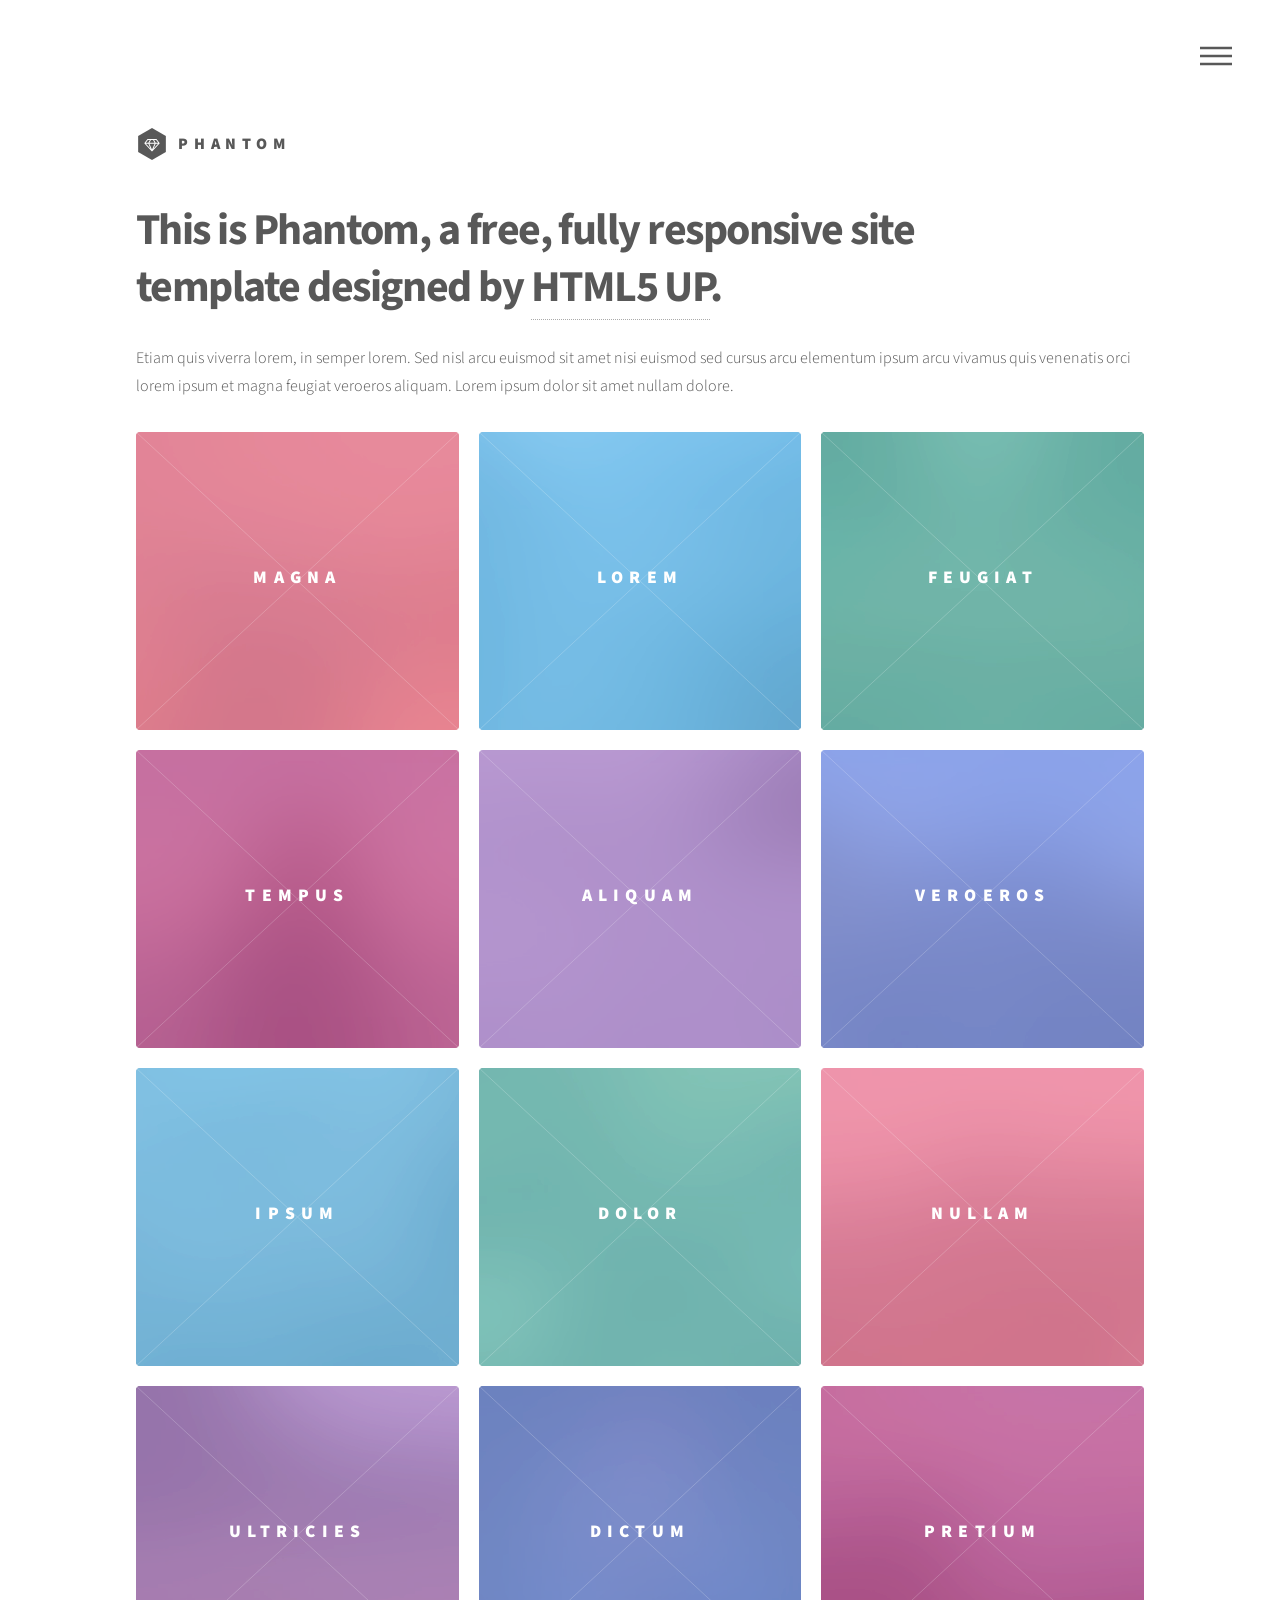
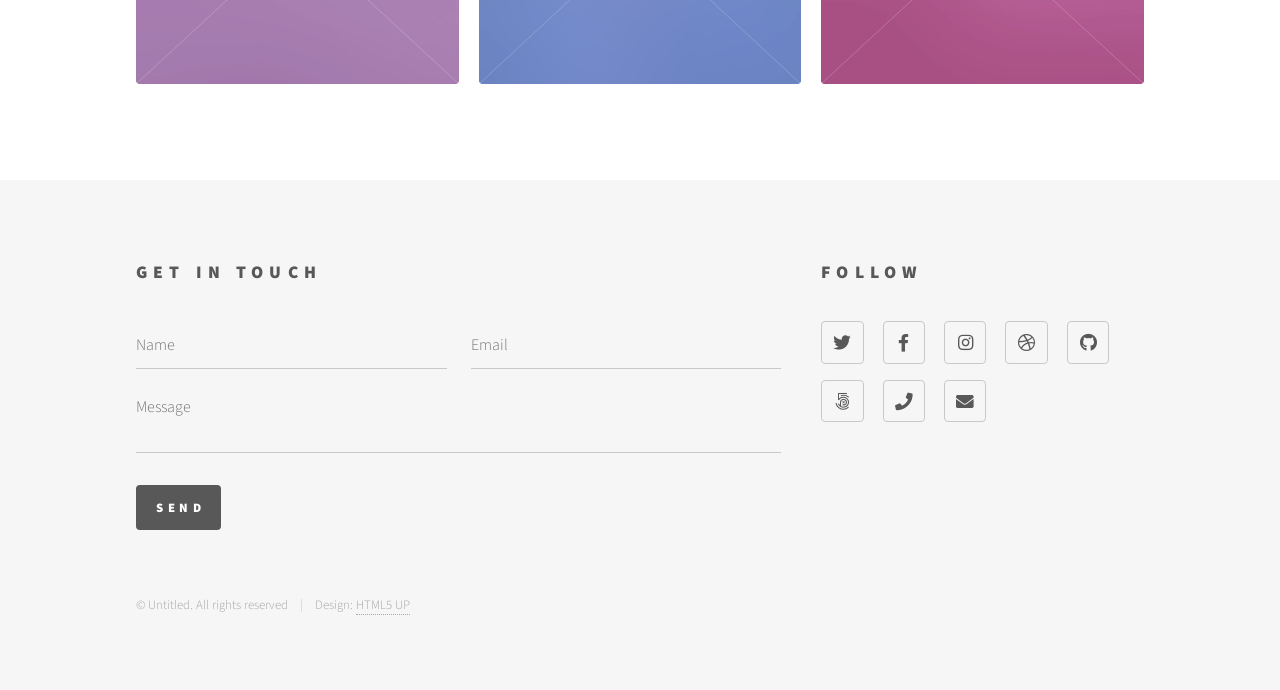
==== index.html @ f2e452c1 "Add files via upload" ====
<!DOCTYPE HTML>
<!--
	Phantom by HTML5 UP
	html5up.net | @ajlkn
	Free for personal and commercial use under the CCA 3.0 license (html5up.net/license)
-->
<html>
	<head>
		<title>Phantom by HTML5 UP</title>
		<meta charset="utf-8" />
		<meta name="viewport" content="width=device-width, initial-scale=1, user-scalable=no" />
		<link rel="stylesheet" href="assets/css/main.css" />
		<noscript><link rel="stylesheet" href="assets/css/noscript.css" /></noscript>
	</head>
	<body class="is-preload">
		<!-- Wrapper -->
			<div id="wrapper">

				<!-- Header -->
					<header id="header">
						<div class="inner">

							<!-- Logo -->
								<a href="index.html" class="logo">
									<span class="symbol"><img src="images/logo.svg" alt="" /></span><span class="title">Phantom</span>
								</a>

							<!-- Nav -->
								<nav>
									<ul>
										<li><a href="#menu">Menu</a></li>
									</ul>
								</nav>

						</div>
					</header>

				<!-- Menu -->
					<nav id="menu">
						<h2>Menu</h2>
						<ul>
							<li><a href="index.html">Home</a></li>
							<li><a href="generic.html">Ipsum veroeros</a></li>
							<li><a href="generic.html">Tempus etiam</a></li>
							<li><a href="generic.html">Consequat dolor</a></li>
							<li><a href="elements.html">Elements</a></li>
						</ul>
					</nav>

				<!-- Main -->
					<div id="main">
						<div class="inner">
							<header>
								<h1>This is Phantom, a free, fully responsive site<br />
								template designed by <a href="http://html5up.net">HTML5 UP</a>.</h1>
								<p>Etiam quis viverra lorem, in semper lorem. Sed nisl arcu euismod sit amet nisi euismod sed cursus arcu elementum ipsum arcu vivamus quis venenatis orci lorem ipsum et magna feugiat veroeros aliquam. Lorem ipsum dolor sit amet nullam dolore.</p>
							</header>
							<section class="tiles">
								<article class="style1">
									<span class="image">
										<img src="images/pic01.jpg" alt="" />
									</span>
									<a href="generic.html">
										<h2>Magna</h2>
										<div class="content">
											<p>Sed nisl arcu euismod sit amet nisi lorem etiam dolor veroeros et feugiat.</p>
										</div>
									</a>
								</article>
								<article class="style2">
									<span class="image">
										<img src="images/pic02.jpg" alt="" />
									</span>
									<a href="generic.html">
										<h2>Lorem</h2>
										<div class="content">
											<p>Sed nisl arcu euismod sit amet nisi lorem etiam dolor veroeros et feugiat.</p>
										</div>
									</a>
								</article>
								<article class="style3">
									<span class="image">
										<img src="images/pic03.jpg" alt="" />
									</span>
									<a href="generic.html">
										<h2>Feugiat</h2>
										<div class="content">
											<p>Sed nisl arcu euismod sit amet nisi lorem etiam dolor veroeros et feugiat.</p>
										</div>
									</a>
								</article>
								<article class="style4">
									<span class="image">
										<img src="images/pic04.jpg" alt="" />
									</span>
									<a href="generic.html">
										<h2>Tempus</h2>
										<div class="content">
											<p>Sed nisl arcu euismod sit amet nisi lorem etiam dolor veroeros et feugiat.</p>
										</div>
									</a>
								</article>
								<article class="style5">
									<span class="image">
										<img src="images/pic05.jpg" alt="" />
									</span>
									<a href="generic.html">
										<h2>Aliquam</h2>
										<div class="content">
											<p>Sed nisl arcu euismod sit amet nisi lorem etiam dolor veroeros et feugiat.</p>
										</div>
									</a>
								</article>
								<article class="style6">
									<span class="image">
										<img src="images/pic06.jpg" alt="" />
									</span>
									<a href="generic.html">
										<h2>Veroeros</h2>
										<div class="content">
											<p>Sed nisl arcu euismod sit amet nisi lorem etiam dolor veroeros et feugiat.</p>
										</div>
									</a>
								</article>
								<article class="style2">
									<span class="image">
										<img src="images/pic07.jpg" alt="" />
									</span>
									<a href="generic.html">
										<h2>Ipsum</h2>
										<div class="content">
											<p>Sed nisl arcu euismod sit amet nisi lorem etiam dolor veroeros et feugiat.</p>
										</div>
									</a>
								</article>
								<article class="style3">
									<span class="image">
										<img src="images/pic08.jpg" alt="" />
									</span>
									<a href="generic.html">
										<h2>Dolor</h2>
										<div class="content">
											<p>Sed nisl arcu euismod sit amet nisi lorem etiam dolor veroeros et feugiat.</p>
										</div>
									</a>
								</article>
								<article class="style1">
									<span class="image">
										<img src="images/pic09.jpg" alt="" />
									</span>
									<a href="generic.html">
										<h2>Nullam</h2>
										<div class="content">
											<p>Sed nisl arcu euismod sit amet nisi lorem etiam dolor veroeros et feugiat.</p>
										</div>
									</a>
								</article>
								<article class="style5">
									<span class="image">
										<img src="images/pic10.jpg" alt="" />
									</span>
									<a href="generic.html">
										<h2>Ultricies</h2>
										<div class="content">
											<p>Sed nisl arcu euismod sit amet nisi lorem etiam dolor veroeros et feugiat.</p>
										</div>
									</a>
								</article>
								<article class="style6">
									<span class="image">
										<img src="images/pic11.jpg" alt="" />
									</span>
									<a href="generic.html">
										<h2>Dictum</h2>
										<div class="content">
											<p>Sed nisl arcu euismod sit amet nisi lorem etiam dolor veroeros et feugiat.</p>
										</div>
									</a>
								</article>
								<article class="style4">
									<span class="image">
										<img src="images/pic12.jpg" alt="" />
									</span>
									<a href="generic.html">
										<h2>Pretium</h2>
										<div class="content">
											<p>Sed nisl arcu euismod sit amet nisi lorem etiam dolor veroeros et feugiat.</p>
										</div>
									</a>
								</article>
							</section>
						</div>
					</div>

				<!-- Footer -->
					<footer id="footer">
						<div class="inner">
							<section>
								<h2>Get in touch</h2>
								<form method="post" action="#">
									<div class="fields">
										<div class="field half">
											<input type="text" name="name" id="name" placeholder="Name" />
										</div>
										<div class="field half">
											<input type="email" name="email" id="email" placeholder="Email" />
										</div>
										<div class="field">
											<textarea name="message" id="message" placeholder="Message"></textarea>
										</div>
									</div>
									<ul class="actions">
										<li><input type="submit" value="Send" class="primary" /></li>
									</ul>
								</form>
							</section>
							<section>
								<h2>Follow</h2>
								<ul class="icons">
									<li><a href="#" class="icon brands style2 fa-twitter"><span class="label">Twitter</span></a></li>
									<li><a href="#" class="icon brands style2 fa-facebook-f"><span class="label">Facebook</span></a></li>
									<li><a href="#" class="icon brands style2 fa-instagram"><span class="label">Instagram</span></a></li>
									<li><a href="#" class="icon brands style2 fa-dribbble"><span class="label">Dribbble</span></a></li>
									<li><a href="#" class="icon brands style2 fa-github"><span class="label">GitHub</span></a></li>
									<li><a href="#" class="icon brands style2 fa-500px"><span class="label">500px</span></a></li>
									<li><a href="#" class="icon solid style2 fa-phone"><span class="label">Phone</span></a></li>
									<li><a href="#" class="icon solid style2 fa-envelope"><span class="label">Email</span></a></li>
								</ul>
							</section>
							<ul class="copyright">
								<li>&copy; Untitled. All rights reserved</li><li>Design: <a href="http://html5up.net">HTML5 UP</a></li>
							</ul>
						</div>
					</footer>

			</div>

		<!-- Scripts -->
			<script src="assets/js/jquery.min.js"></script>
			<script src="assets/js/browser.min.js"></script>
			<script src="assets/js/breakpoints.min.js"></script>
			<script src="assets/js/util.js"></script>
			<script src="assets/js/main.js"></script>

	</body>
</html>
---- assets/css/main.css ----
@import url(fontawesome-all.min.css);
@import url("https://fonts.googleapis.com/css?family=Source+Sans+Pro:300,700,900");

/*
	Phantom by HTML5 UP
	html5up.net | @ajlkn
	Free for personal and commercial use under the CCA 3.0 license (html5up.net/license)
*/

html, body, div, span, applet, object,
iframe, h1, h2, h3, h4, h5, h6, p, blockquote,
pre, a, abbr, acronym, address, big, cite,
code, del, dfn, em, img, ins, kbd, q, s, samp,
small, strike, strong, sub, sup, tt, var, b,
u, i, center, dl, dt, dd, ol, ul, li, fieldset,
form, label, legend, table, caption, tbody,
tfoot, thead, tr, th, td, article, aside,
canvas, details, embed, figure, figcaption,
footer, header, hgroup, menu, nav, output, ruby,
section, summary, time, mark, audio, video {
	margin: 0;
	padding: 0;
	border: 0;
	font-size: 100%;
	font: inherit;
	vertical-align: baseline;}

article, aside, details, figcaption, figure,
footer, header, hgroup, menu, nav, section {
	display: block;}

body {
	line-height: 1;
}

ol, ul {
	list-style: none;
}

blockquote, q {
	quotes: none;
}

	blockquote:before, blockquote:after, q:before, q:after {
		content: '';
		content: none;
	}

table {
	border-collapse: collapse;
	border-spacing: 0;
}

body {
	-webkit-text-size-adjust: none;
}

mark {
	background-color: transparent;
	color: inherit;
}

input::-moz-focus-inner {
	border: 0;
	padding: 0;
}

input, select, textarea {
	-moz-appearance: none;
	-webkit-appearance: none;
	-ms-appearance: none;
	appearance: none;
}

/* Basic */

	@-ms-viewport {
		width: device-width;
	}

	body {
		-ms-overflow-style: scrollbar;
	}

	@media screen and (max-width: 480px) {

		html, body {
			min-width: 320px;
		}

	}

	html {
		box-sizing: border-box;
	}

	*, *:before, *:after {
		box-sizing: inherit;
	}

	body {
		background: #ffffff;
	}

		body.is-preload *, body.is-preload *:before, body.is-preload *:after {
			-moz-animation: none !important;
			-webkit-animation: none !important;
			-ms-animation: none !important;
			animation: none !important;
			-moz-transition: none !important;
			-webkit-transition: none !important;
			-ms-transition: none !important;
			transition: none !important;
		}

/* Type */

	body, input, select, textarea {
		color: #585858;
		font-family: "Source Sans Pro", Helvetica, sans-serif;
		font-size: 16pt;
		font-weight: 300;
		line-height: 1.75;
	}

		@media screen and (max-width: 1680px) {

			body, input, select, textarea {
				font-size: 14pt;
			}

		}

		@media screen and (max-width: 1280px) {

			body, input, select, textarea {
				font-size: 12pt;
			}

		}

	a {
		-moz-transition: border-bottom-color 0.2s ease, color 0.2s ease;
		-webkit-transition: border-bottom-color 0.2s ease, color 0.2s ease;
		-ms-transition: border-bottom-color 0.2s ease, color 0.2s ease;
		transition: border-bottom-color 0.2s ease, color 0.2s ease;
		text-decoration: none;
		color: #585858;
		border-bottom: dotted 1px rgba(88, 88, 88, 0.5);
	}

		a:hover {
			border-bottom-color: transparent;
			color: #f2849e !important;
		}

	strong, b {
		font-weight: 900;
	}

	em, i {
		font-style: italic;
	}

	p {
		margin: 0 0 2em 0;
	}

	h1 {
		font-size: 2.75em;
		font-weight: 700;
		line-height: 1.3;
		margin: 0 0 1em 0;
		letter-spacing: -0.035em;
	}

		h1 a {
			color: inherit;
		}

		@media screen and (max-width: 736px) {

			h1 {
				font-size: 2em;
				margin: 0 0 1em 0;
			}

		}

		@media screen and (max-width: 360px) {

			h1 {
				font-size: 1.75em;
			}

		}

	h2, h3, h4, h5, h6 {
		font-weight: 900;
		line-height: 1.5;
		margin: 0 0 2em 0;
		text-transform: uppercase;
		letter-spacing: 0.35em;
	}

		h2 a, h3 a, h4 a, h5 a, h6 a {
			color: inherit;
		}

	h2 {
		font-size: 1.1em;
	}

	h3 {
		font-size: 1em;
	}

	h4 {
		font-size: 0.8em;
	}

	h5 {
		font-size: 0.8em;
	}

	h6 {
		font-size: 0.8em;
	}

	@media screen and (max-width: 980px) {

		h1 br, h2 br, h3 br, h4 br, h5 br, h6 br {
			display: none;
		}

	}

	@media screen and (max-width: 736px) {

		h2 {
			font-size: 1em;
		}

		h3 {
			font-size: 0.8em;
		}

	}

	sub {
		font-size: 0.8em;
		position: relative;
		top: 0.5em;
	}

	sup {
		font-size: 0.8em;
		position: relative;
		top: -0.5em;
	}

	blockquote {
		border-left: solid 4px #c9c9c9;
		font-style: italic;
		margin: 0 0 2em 0;
		padding: 0.5em 0 0.5em 2em;
	}

	code {
		background: rgba(144, 144, 144, 0.075);
		border-radius: 4px;
		border: solid 1px #c9c9c9;
		font-family: "Courier New", monospace;
		font-size: 0.9em;
		margin: 0 0.25em;
		padding: 0.25em 0.65em;
	}

	pre {
		-webkit-overflow-scrolling: touch;
		font-family: "Courier New", monospace;
		font-size: 0.9em;
		margin: 0 0 2em 0;
	}

		pre code {
			display: block;
			line-height: 1.75;
			padding: 1em 1.5em;
			overflow-x: auto;
		}

	hr {
		border: 0;
		border-bottom: solid 1px #c9c9c9;
		margin: 2em 0;
	}

		hr.major {
			margin: 3em 0;
		}

	.align-left {
		text-align: left;
	}

	.align-center {
		text-align: center;
	}

	.align-right {
		text-align: right;
	}

/* Row */

	.row {
		display: flex;
		flex-wrap: wrap;
		box-sizing: border-box;
		align-items: stretch;
	}

		.row > * {
			box-sizing: border-box;
		}

		.row.gtr-uniform > * > :last-child {
			margin-bottom: 0;
		}

		.row.aln-left {
			justify-content: flex-start;
		}

		.row.aln-center {
			justify-content: center;
		}

		.row.aln-right {
			justify-content: flex-end;
		}

		.row.aln-top {
			align-items: flex-start;
		}

		.row.aln-middle {
			align-items: center;
		}

		.row.aln-bottom {
			align-items: flex-end;
		}

		.row > .imp {
			order: -1;
		}

		.row > .col-1 {
			width: 8.33333%;
		}

		.row > .off-1 {
			margin-left: 8.33333%;
		}

		.row > .col-2 {
			width: 16.66667%;
		}

		.row > .off-2 {
			margin-left: 16.66667%;
		}

		.row > .col-3 {
			width: 25%;
		}

		.row > .off-3 {
			margin-left: 25%;
		}

		.row > .col-4 {
			width: 33.33333%;
		}

		.row > .off-4 {
			margin-left: 33.33333%;
		}

		.row > .col-5 {
			width: 41.66667%;
		}

		.row > .off-5 {
			margin-left: 41.66667%;
		}

		.row > .col-6 {
			width: 50%;
		}

		.row > .off-6 {
			margin-left: 50%;
		}

		.row > .col-7 {
			width: 58.33333%;
		}

		.row > .off-7 {
			margin-left: 58.33333%;
		}

		.row > .col-8 {
			width: 66.66667%;
		}

		.row > .off-8 {
			margin-left: 66.66667%;
		}

		.row > .col-9 {
			width: 75%;
		}

		.row > .off-9 {
			margin-left: 75%;
		}

		.row > .col-10 {
			width: 83.33333%;
		}

		.row > .off-10 {
			margin-left: 83.33333%;
		}

		.row > .col-11 {
			width: 91.66667%;
		}

		.row > .off-11 {
			margin-left: 91.66667%;
		}

		.row > .col-12 {
			width: 100%;
		}

		.row > .off-12 {
			margin-left: 100%;
		}

		.row.gtr-0 {
			margin-top: 0;
			margin-left: 0em;
		}

			.row.gtr-0 > * {
				padding: 0 0 0 0em;
			}

			.row.gtr-0.gtr-uniform {
				margin-top: 0em;
			}

				.row.gtr-0.gtr-uniform > * {
					padding-top: 0em;
				}

		.row.gtr-25 {
			margin-top: 0;
			margin-left: -0.5em;
		}

			.row.gtr-25 > * {
				padding: 0 0 0 0.5em;
			}

			.row.gtr-25.gtr-uniform {
				margin-top: -0.5em;
			}

				.row.gtr-25.gtr-uniform > * {
					padding-top: 0.5em;
				}

		.row.gtr-50 {
			margin-top: 0;
			margin-left: -1em;
		}

			.row.gtr-50 > * {
				padding: 0 0 0 1em;
			}

			.row.gtr-50.gtr-uniform {
				margin-top: -1em;
			}

				.row.gtr-50.gtr-uniform > * {
					padding-top: 1em;
				}

		.row {
			margin-top: 0;
			margin-left: -2em;
		}

			.row > * {
				padding: 0 0 0 2em;
			}

			.row.gtr-uniform {
				margin-top: -2em;
			}

				.row.gtr-uniform > * {
					padding-top: 2em;
				}

		.row.gtr-150 {
			margin-top: 0;
			margin-left: -3em;
		}

			.row.gtr-150 > * {
				padding: 0 0 0 3em;
			}

			.row.gtr-150.gtr-uniform {
				margin-top: -3em;
			}

				.row.gtr-150.gtr-uniform > * {
					padding-top: 3em;
				}

		.row.gtr-200 {
			margin-top: 0;
			margin-left: -4em;
		}

			.row.gtr-200 > * {
				padding: 0 0 0 4em;
			}

			.row.gtr-200.gtr-uniform {
				margin-top: -4em;
			}

				.row.gtr-200.gtr-uniform > * {
					padding-top: 4em;
				}

		@media screen and (max-width: 1680px) {

			.row {
				display: flex;
				flex-wrap: wrap;
				box-sizing: border-box;
				align-items: stretch;
			}

				.row > * {
					box-sizing: border-box;
				}

				.row.gtr-uniform > * > :last-child {
					margin-bottom: 0;
				}

				.row.aln-left {
					justify-content: flex-start;
				}

				.row.aln-center {
					justify-content: center;
				}

				.row.aln-right {
					justify-content: flex-end;
				}

				.row.aln-top {
					align-items: flex-start;
				}

				.row.aln-middle {
					align-items: center;
				}

				.row.aln-bottom {
					align-items: flex-end;
				}

				.row > .imp-xlarge {
					order: -1;
				}

				.row > .col-1-xlarge {
					width: 8.33333%;
				}

				.row > .off-1-xlarge {
					margin-left: 8.33333%;
				}

				.row > .col-2-xlarge {
					width: 16.66667%;
				}

				.row > .off-2-xlarge {
					margin-left: 16.66667%;
				}

				.row > .col-3-xlarge {
					width: 25%;
				}

				.row > .off-3-xlarge {
					margin-left: 25%;
				}

				.row > .col-4-xlarge {
					width: 33.33333%;
				}

				.row > .off-4-xlarge {
					margin-left: 33.33333%;
				}

				.row > .col-5-xlarge {
					width: 41.66667%;
				}

				.row > .off-5-xlarge {
					margin-left: 41.66667%;
				}

				.row > .col-6-xlarge {
					width: 50%;
				}

				.row > .off-6-xlarge {
					margin-left: 50%;
				}

				.row > .col-7-xlarge {
					width: 58.33333%;
				}

				.row > .off-7-xlarge {
					margin-left: 58.33333%;
				}

				.row > .col-8-xlarge {
					width: 66.66667%;
				}

				.row > .off-8-xlarge {
					margin-left: 66.66667%;
				}

				.row > .col-9-xlarge {
					width: 75%;
				}

				.row > .off-9-xlarge {
					margin-left: 75%;
				}

				.row > .col-10-xlarge {
					width: 83.33333%;
				}

				.row > .off-10-xlarge {
					margin-left: 83.33333%;
				}

				.row > .col-11-xlarge {
					width: 91.66667%;
				}

				.row > .off-11-xlarge {
					margin-left: 91.66667%;
				}

				.row > .col-12-xlarge {
					width: 100%;
				}

				.row > .off-12-xlarge {
					margin-left: 100%;
				}

				.row.gtr-0 {
					margin-top: 0;
					margin-left: 0em;
				}

					.row.gtr-0 > * {
						padding: 0 0 0 0em;
					}

					.row.gtr-0.gtr-uniform {
						margin-top: 0em;
					}

						.row.gtr-0.gtr-uniform > * {
							padding-top: 0em;
						}

				.row.gtr-25 {
					margin-top: 0;
					margin-left: -0.5em;
				}

					.row.gtr-25 > * {
						padding: 0 0 0 0.5em;
					}

					.row.gtr-25.gtr-uniform {
						margin-top: -0.5em;
					}

						.row.gtr-25.gtr-uniform > * {
							padding-top: 0.5em;
						}

				.row.gtr-50 {
					margin-top: 0;
					margin-left: -1em;
				}

					.row.gtr-50 > * {
						padding: 0 0 0 1em;
					}

					.row.gtr-50.gtr-uniform {
						margin-top: -1em;
					}

						.row.gtr-50.gtr-uniform > * {
							padding-top: 1em;
						}

				.row {
					margin-top: 0;
					margin-left: -2em;
				}

					.row > * {
						padding: 0 0 0 2em;
					}

					.row.gtr-uniform {
						margin-top: -2em;
					}

						.row.gtr-uniform > * {
							padding-top: 2em;
						}

				.row.gtr-150 {
					margin-top: 0;
					margin-left: -3em;
				}

					.row.gtr-150 > * {
						padding: 0 0 0 3em;
					}

					.row.gtr-150.gtr-uniform {
						margin-top: -3em;
					}

						.row.gtr-150.gtr-uniform > * {
							padding-top: 3em;
						}

				.row.gtr-200 {
					margin-top: 0;
					margin-left: -4em;
				}

					.row.gtr-200 > * {
						padding: 0 0 0 4em;
					}

					.row.gtr-200.gtr-uniform {
						margin-top: -4em;
					}

						.row.gtr-200.gtr-uniform > * {
							padding-top: 4em;
						}

		}

		@media screen and (max-width: 1280px) {

			.row {
				display: flex;
				flex-wrap: wrap;
				box-sizing: border-box;
				align-items: stretch;
			}

				.row > * {
					box-sizing: border-box;
				}

				.row.gtr-uniform > * > :last-child {
					margin-bottom: 0;
				}

				.row.aln-left {
					justify-content: flex-start;
				}

				.row.aln-center {
					justify-content: center;
				}

				.row.aln-right {
					justify-content: flex-end;
				}

				.row.aln-top {
					align-items: flex-start;
				}

				.row.aln-middle {
					align-items: center;
				}

				.row.aln-bottom {
					align-items: flex-end;
				}

				.row > .imp-large {
					order: -1;
				}

				.row > .col-1-large {
					width: 8.33333%;
				}

				.row > .off-1-large {
					margin-left: 8.33333%;
				}

				.row > .col-2-large {
					width: 16.66667%;
				}

				.row > .off-2-large {
					margin-left: 16.66667%;
				}

				.row > .col-3-large {
					width: 25%;
				}

				.row > .off-3-large {
					margin-left: 25%;
				}

				.row > .col-4-large {
					width: 33.33333%;
				}

				.row > .off-4-large {
					margin-left: 33.33333%;
				}

				.row > .col-5-large {
					width: 41.66667%;
				}

				.row > .off-5-large {
					margin-left: 41.66667%;
				}

				.row > .col-6-large {
					width: 50%;
				}

				.row > .off-6-large {
					margin-left: 50%;
				}

				.row > .col-7-large {
					width: 58.33333%;
				}

				.row > .off-7-large {
					margin-left: 58.33333%;
				}

				.row > .col-8-large {
					width: 66.66667%;
				}

				.row > .off-8-large {
					margin-left: 66.66667%;
				}

				.row > .col-9-large {
					width: 75%;
				}

				.row > .off-9-large {
					margin-left: 75%;
				}

				.row > .col-10-large {
					width: 83.33333%;
				}

				.row > .off-10-large {
					margin-left: 83.33333%;
				}

				.row > .col-11-large {
					width: 91.66667%;
				}

				.row > .off-11-large {
					margin-left: 91.66667%;
				}

				.row > .col-12-large {
					width: 100%;
				}

				.row > .off-12-large {
					margin-left: 100%;
				}

				.row.gtr-0 {
					margin-top: 0;
					margin-left: 0em;
				}

					.row.gtr-0 > * {
						padding: 0 0 0 0em;
					}

					.row.gtr-0.gtr-uniform {
						margin-top: 0em;
					}

						.row.gtr-0.gtr-uniform > * {
							padding-top: 0em;
						}

				.row.gtr-25 {
					margin-top: 0;
					margin-left: -0.5em;
				}

					.row.gtr-25 > * {
						padding: 0 0 0 0.5em;
					}

					.row.gtr-25.gtr-uniform {
						margin-top: -0.5em;
					}

						.row.gtr-25.gtr-uniform > * {
							padding-top: 0.5em;
						}

				.row.gtr-50 {
					margin-top: 0;
					margin-left: -1em;
				}

					.row.gtr-50 > * {
						padding: 0 0 0 1em;
					}

					.row.gtr-50.gtr-uniform {
						margin-top: -1em;
					}

						.row.gtr-50.gtr-uniform > * {
							padding-top: 1em;
						}

				.row {
					margin-top: 0;
					margin-left: -2em;
				}

					.row > * {
						padding: 0 0 0 2em;
					}

					.row.gtr-uniform {
						margin-top: -2em;
					}

						.row.gtr-uniform > * {
							padding-top: 2em;
						}

				.row.gtr-150 {
					margin-top: 0;
					margin-left: -3em;
				}

					.row.gtr-150 > * {
						padding: 0 0 0 3em;
					}

					.row.gtr-150.gtr-uniform {
						margin-top: -3em;
					}

						.row.gtr-150.gtr-uniform > * {
							padding-top: 3em;
						}

				.row.gtr-200 {
					margin-top: 0;
					margin-left: -4em;
				}

					.row.gtr-200 > * {
						padding: 0 0 0 4em;
					}

					.row.gtr-200.gtr-uniform {
						margin-top: -4em;
					}

						.row.gtr-200.gtr-uniform > * {
							padding-top: 4em;
						}

		}

		@media screen and (max-width: 980px) {

			.row {
				display: flex;
				flex-wrap: wrap;
				box-sizing: border-box;
				align-items: stretch;
			}

				.row > * {
					box-sizing: border-box;
				}

				.row.gtr-uniform > * > :last-child {
					margin-bottom: 0;
				}

				.row.aln-left {
					justify-content: flex-start;
				}

				.row.aln-center {
					justify-content: center;
				}

				.row.aln-right {
					justify-content: flex-end;
				}

				.row.aln-top {
					align-items: flex-start;
				}

				.row.aln-middle {
					align-items: center;
				}

				.row.aln-bottom {
					align-items: flex-end;
				}

				.row > .imp-medium {
					order: -1;
				}

				.row > .col-1-medium {
					width: 8.33333%;
				}

				.row > .off-1-medium {
					margin-left: 8.33333%;
				}

				.row > .col-2-medium {
					width: 16.66667%;
				}

				.row > .off-2-medium {
					margin-left: 16.66667%;
				}

				.row > .col-3-medium {
					width: 25%;
				}

				.row > .off-3-medium {
					margin-left: 25%;
				}

				.row > .col-4-medium {
					width: 33.33333%;
				}

				.row > .off-4-medium {
					margin-left: 33.33333%;
				}

				.row > .col-5-medium {
					width: 41.66667%;
				}

				.row > .off-5-medium {
					margin-left: 41.66667%;
				}

				.row > .col-6-medium {
					width: 50%;
				}

				.row > .off-6-medium {
					margin-left: 50%;
				}

				.row > .col-7-medium {
					width: 58.33333%;
				}

				.row > .off-7-medium {
					margin-left: 58.33333%;
				}

				.row > .col-8-medium {
					width: 66.66667%;
				}

				.row > .off-8-medium {
					margin-left: 66.66667%;
				}

				.row > .col-9-medium {
					width: 75%;
				}

				.row > .off-9-medium {
					margin-left: 75%;
				}

				.row > .col-10-medium {
					width: 83.33333%;
				}

				.row > .off-10-medium {
					margin-left: 83.33333%;
				}

				.row > .col-11-medium {
					width: 91.66667%;
				}

				.row > .off-11-medium {
					margin-left: 91.66667%;
				}

				.row > .col-12-medium {
					width: 100%;
				}

				.row > .off-12-medium {
					margin-left: 100%;
				}

				.row.gtr-0 {
					margin-top: 0;
					margin-left: 0em;
				}

					.row.gtr-0 > * {
						padding: 0 0 0 0em;
					}

					.row.gtr-0.gtr-uniform {
						margin-top: 0em;
					}

						.row.gtr-0.gtr-uniform > * {
							padding-top: 0em;
						}

				.row.gtr-25 {
					margin-top: 0;
					margin-left: -0.375em;
				}

					.row.gtr-25 > * {
						padding: 0 0 0 0.375em;
					}

					.row.gtr-25.gtr-uniform {
						margin-top: -0.375em;
					}

						.row.gtr-25.gtr-uniform > * {
							padding-top: 0.375em;
						}

				.row.gtr-50 {
					margin-top: 0;
					margin-left: -0.75em;
				}

					.row.gtr-50 > * {
						padding: 0 0 0 0.75em;
					}

					.row.gtr-50.gtr-uniform {
						margin-top: -0.75em;
					}

						.row.gtr-50.gtr-uniform > * {
							padding-top: 0.75em;
						}

				.row {
					margin-top: 0;
					margin-left: -1.5em;
				}

					.row > * {
						padding: 0 0 0 1.5em;
					}

					.row.gtr-uniform {
						margin-top: -1.5em;
					}

						.row.gtr-uniform > * {
							padding-top: 1.5em;
						}

				.row.gtr-150 {
					margin-top: 0;
					margin-left: -2.25em;
				}

					.row.gtr-150 > * {
						padding: 0 0 0 2.25em;
					}

					.row.gtr-150.gtr-uniform {
						margin-top: -2.25em;
					}

						.row.gtr-150.gtr-uniform > * {
							padding-top: 2.25em;
						}

				.row.gtr-200 {
					margin-top: 0;
					margin-left: -3em;
				}

					.row.gtr-200 > * {
						padding: 0 0 0 3em;
					}

					.row.gtr-200.gtr-uniform {
						margin-top: -3em;
					}

						.row.gtr-200.gtr-uniform > * {
							padding-top: 3em;
						}

		}

		@media screen and (max-width: 736px) {

			.row {
				display: flex;
				flex-wrap: wrap;
				box-sizing: border-box;
				align-items: stretch;
			}

				.row > * {
					box-sizing: border-box;
				}

				.row.gtr-uniform > * > :last-child {
					margin-bottom: 0;
				}

				.row.aln-left {
					justify-content: flex-start;
				}

				.row.aln-center {
					justify-content: center;
				}

				.row.aln-right {
					justify-content: flex-end;
				}

				.row.aln-top {
					align-items: flex-start;
				}

				.row.aln-middle {
					align-items: center;
				}

				.row.aln-bottom {
					align-items: flex-end;
				}

				.row > .imp-small {
					order: -1;
				}

				.row > .col-1-small {
					width: 8.33333%;
				}

				.row > .off-1-small {
					margin-left: 8.33333%;
				}

				.row > .col-2-small {
					width: 16.66667%;
				}

				.row > .off-2-small {
					margin-left: 16.66667%;
				}

				.row > .col-3-small {
					width: 25%;
				}

				.row > .off-3-small {
					margin-left: 25%;
				}

				.row > .col-4-small {
					width: 33.33333%;
				}

				.row > .off-4-small {
					margin-left: 33.33333%;
				}

				.row > .col-5-small {
					width: 41.66667%;
				}

				.row > .off-5-small {
					margin-left: 41.66667%;
				}

				.row > .col-6-small {
					width: 50%;
				}

				.row > .off-6-small {
					margin-left: 50%;
				}

				.row > .col-7-small {
					width: 58.33333%;
				}

				.row > .off-7-small {
					margin-left: 58.33333%;
				}

				.row > .col-8-small {
					width: 66.66667%;
				}

				.row > .off-8-small {
					margin-left: 66.66667%;
				}

				.row > .col-9-small {
					width: 75%;
				}

				.row > .off-9-small {
					margin-left: 75%;
				}

				.row > .col-10-small {
					width: 83.33333%;
				}

				.row > .off-10-small {
					margin-left: 83.33333%;
				}

				.row > .col-11-small {
					width: 91.66667%;
				}

				.row > .off-11-small {
					margin-left: 91.66667%;
				}

				.row > .col-12-small {
					width: 100%;
				}

				.row > .off-12-small {
					margin-left: 100%;
				}

				.row.gtr-0 {
					margin-top: 0;
					margin-left: 0em;
				}

					.row.gtr-0 > * {
						padding: 0 0 0 0em;
					}

					.row.gtr-0.gtr-uniform {
						margin-top: 0em;
					}

						.row.gtr-0.gtr-uniform > * {
							padding-top: 0em;
						}

				.row.gtr-25 {
					margin-top: 0;
					margin-left: -0.25em;
				}

					.row.gtr-25 > * {
						padding: 0 0 0 0.25em;
					}

					.row.gtr-25.gtr-uniform {
						margin-top: -0.25em;
					}

						.row.gtr-25.gtr-uniform > * {
							padding-top: 0.25em;
						}

				.row.gtr-50 {
					margin-top: 0;
					margin-left: -0.5em;
				}

					.row.gtr-50 > * {
						padding: 0 0 0 0.5em;
					}

					.row.gtr-50.gtr-uniform {
						margin-top: -0.5em;
					}

						.row.gtr-50.gtr-uniform > * {
							padding-top: 0.5em;
						}

				.row {
					margin-top: 0;
					margin-left: -1em;
				}

					.row > * {
						padding: 0 0 0 1em;
					}

					.row.gtr-uniform {
						margin-top: -1em;
					}

						.row.gtr-uniform > * {
							padding-top: 1em;
						}

				.row.gtr-150 {
					margin-top: 0;
					margin-left: -1.5em;
				}

					.row.gtr-150 > * {
						padding: 0 0 0 1.5em;
					}

					.row.gtr-150.gtr-uniform {
						margin-top: -1.5em;
					}

						.row.gtr-150.gtr-uniform > * {
							padding-top: 1.5em;
						}

				.row.gtr-200 {
					margin-top: 0;
					margin-left: -2em;
				}

					.row.gtr-200 > * {
						padding: 0 0 0 2em;
					}

					.row.gtr-200.gtr-uniform {
						margin-top: -2em;
					}

						.row.gtr-200.gtr-uniform > * {
							padding-top: 2em;
						}

		}

		@media screen and (max-width: 480px) {

			.row {
				display: flex;
				flex-wrap: wrap;
				box-sizing: border-box;
				align-items: stretch;
			}

				.row > * {
					box-sizing: border-box;
				}

				.row.gtr-uniform > * > :last-child {
					margin-bottom: 0;
				}

				.row.aln-left {
					justify-content: flex-start;
				}

				.row.aln-center {
					justify-content: center;
				}

				.row.aln-right {
					justify-content: flex-end;
				}

				.row.aln-top {
					align-items: flex-start;
				}

				.row.aln-middle {
					align-items: center;
				}

				.row.aln-bottom {
					align-items: flex-end;
				}

				.row > .imp-xsmall {
					order: -1;
				}

				.row > .col-1-xsmall {
					width: 8.33333%;
				}

				.row > .off-1-xsmall {
					margin-left: 8.33333%;
				}

				.row > .col-2-xsmall {
					width: 16.66667%;
				}

				.row > .off-2-xsmall {
					margin-left: 16.66667%;
				}

				.row > .col-3-xsmall {
					width: 25%;
				}

				.row > .off-3-xsmall {
					margin-left: 25%;
				}

				.row > .col-4-xsmall {
					width: 33.33333%;
				}

				.row > .off-4-xsmall {
					margin-left: 33.33333%;
				}

				.row > .col-5-xsmall {
					width: 41.66667%;
				}

				.row > .off-5-xsmall {
					margin-left: 41.66667%;
				}

				.row > .col-6-xsmall {
					width: 50%;
				}

				.row > .off-6-xsmall {
					margin-left: 50%;
				}

				.row > .col-7-xsmall {
					width: 58.33333%;
				}

				.row > .off-7-xsmall {
					margin-left: 58.33333%;
				}

				.row > .col-8-xsmall {
					width: 66.66667%;
				}

				.row > .off-8-xsmall {
					margin-left: 66.66667%;
				}

				.row > .col-9-xsmall {
					width: 75%;
				}

				.row > .off-9-xsmall {
					margin-left: 75%;
				}

				.row > .col-10-xsmall {
					width: 83.33333%;
				}

				.row > .off-10-xsmall {
					margin-left: 83.33333%;
				}

				.row > .col-11-xsmall {
					width: 91.66667%;
				}

				.row > .off-11-xsmall {
					margin-left: 91.66667%;
				}

				.row > .col-12-xsmall {
					width: 100%;
				}

				.row > .off-12-xsmall {
					margin-left: 100%;
				}

				.row.gtr-0 {
					margin-top: 0;
					margin-left: 0em;
				}

					.row.gtr-0 > * {
						padding: 0 0 0 0em;
					}

					.row.gtr-0.gtr-uniform {
						margin-top: 0em;
					}

						.row.gtr-0.gtr-uniform > * {
							padding-top: 0em;
						}

				.row.gtr-25 {
					margin-top: 0;
					margin-left: -0.25em;
				}

					.row.gtr-25 > * {
						padding: 0 0 0 0.25em;
					}

					.row.gtr-25.gtr-uniform {
						margin-top: -0.25em;
					}

						.row.gtr-25.gtr-uniform > * {
							padding-top: 0.25em;
						}

				.row.gtr-50 {
					margin-top: 0;
					margin-left: -0.5em;
				}

					.row.gtr-50 > * {
						padding: 0 0 0 0.5em;
					}

					.row.gtr-50.gtr-uniform {
						margin-top: -0.5em;
					}

						.row.gtr-50.gtr-uniform > * {
							padding-top: 0.5em;
						}

				.row {
					margin-top: 0;
					margin-left: -1em;
				}

					.row > * {
						padding: 0 0 0 1em;
					}

					.row.gtr-uniform {
						margin-top: -1em;
					}

						.row.gtr-uniform > * {
							padding-top: 1em;
						}

				.row.gtr-150 {
					margin-top: 0;
					margin-left: -1.5em;
				}

					.row.gtr-150 > * {
						padding: 0 0 0 1.5em;
					}

					.row.gtr-150.gtr-uniform {
						margin-top: -1.5em;
					}

						.row.gtr-150.gtr-uniform > * {
							padding-top: 1.5em;
						}

				.row.gtr-200 {
					margin-top: 0;
					margin-left: -2em;
				}

					.row.gtr-200 > * {
						padding: 0 0 0 2em;
					}

					.row.gtr-200.gtr-uniform {
						margin-top: -2em;
					}

						.row.gtr-200.gtr-uniform > * {
							padding-top: 2em;
						}

		}

/* Section/Article */

	section.special, article.special {
		text-align: center;
	}

	header p {
		margin-top: -1em;
	}

	@media screen and (max-width: 736px) {

		header p {
			margin-top: 0;
		}

	}

/* Icon */

	.icon {
		text-decoration: none;
		border-bottom: none;
		position: relative;
	}

		.icon:before {
			-moz-osx-font-smoothing: grayscale;
			-webkit-font-smoothing: antialiased;
			display: inline-block;
			font-style: normal;
			font-variant: normal;
			text-rendering: auto;
			line-height: 1;
			text-transform: none !important;
			font-family: 'Font Awesome 5 Free';
			font-weight: 400;
		}

		.icon > .label {
			display: none;
		}

		.icon:before {
			line-height: inherit;
		}

		.icon.solid:before {
			font-weight: 900;
		}

		.icon.brands:before {
			font-family: 'Font Awesome 5 Brands';
		}

		.icon.style2 {
			-moz-transition: background-color 0.2s ease-in-out, color 0.2s ease-in-out, border-color 0.2s ease-in-out;
			-webkit-transition: background-color 0.2s ease-in-out, color 0.2s ease-in-out, border-color 0.2s ease-in-out;
			-ms-transition: background-color 0.2s ease-in-out, color 0.2s ease-in-out, border-color 0.2s ease-in-out;
			transition: background-color 0.2s ease-in-out, color 0.2s ease-in-out, border-color 0.2s ease-in-out;
			background-color: transparent;
			border: solid 1px #c9c9c9;
			border-radius: 4px;
			width: 2.65em;
			height: 2.65em;
			display: inline-block;
			text-align: center;
			line-height: 2.65em;
			color: inherit;
		}

			.icon.style2:before {
				font-size: 1.1em;
			}

			.icon.style2:hover {
				color: #f2849e;
				border-color: #f2849e;
			}

			.icon.style2:active {
				background-color: rgba(242, 132, 158, 0.1);
			}

/* List */

	ol {
		list-style: decimal;
		margin: 0 0 2em 0;
		padding-left: 1.25em;
	}

		ol li {
			padding-left: 0.25em;
		}

	ul {
		list-style: disc;
		margin: 0 0 2em 0;
		padding-left: 1em;
	}

		ul li {
			padding-left: 0.5em;
		}

		ul.alt {
			list-style: none;
			padding-left: 0;
		}

			ul.alt li {
				border-top: solid 1px #c9c9c9;
				padding: 0.5em 0;
			}

				ul.alt li:first-child {
					border-top: 0;
					padding-top: 0;
				}

	dl {
		margin: 0 0 2em 0;
	}

		dl dt {
			display: block;
			font-weight: 900;
			margin: 0 0 1em 0;
		}

		dl dd {
			margin-left: 2em;
		}

/* Actions */

	ul.actions {
		display: -moz-flex;
		display: -webkit-flex;
		display: -ms-flex;
		display: flex;
		cursor: default;
		list-style: none;
		margin-left: -1em;
		padding-left: 0;
	}

		ul.actions li {
			padding: 0 0 0 1em;
			vertical-align: middle;
		}

		ul.actions.special {
			-moz-justify-content: center;
			-webkit-justify-content: center;
			-ms-justify-content: center;
			justify-content: center;
			width: 100%;
			margin-left: 0;
		}

			ul.actions.special li:first-child {
				padding-left: 0;
			}

		ul.actions.stacked {
			-moz-flex-direction: column;
			-webkit-flex-direction: column;
			-ms-flex-direction: column;
			flex-direction: column;
			margin-left: 0;
		}

			ul.actions.stacked li {
				padding: 1.3em 0 0 0;
			}

				ul.actions.stacked li:first-child {
					padding-top: 0;
				}

		ul.actions.fit {
			width: calc(100% + 1em);
		}

			ul.actions.fit li {
				-moz-flex-grow: 1;
				-webkit-flex-grow: 1;
				-ms-flex-grow: 1;
				flex-grow: 1;
				-moz-flex-shrink: 1;
				-webkit-flex-shrink: 1;
				-ms-flex-shrink: 1;
				flex-shrink: 1;
				width: 100%;
			}

				ul.actions.fit li > * {
					width: 100%;
				}

			ul.actions.fit.stacked {
				width: 100%;
			}

		@media screen and (max-width: 480px) {

			ul.actions:not(.fixed) {
				-moz-flex-direction: column;
				-webkit-flex-direction: column;
				-ms-flex-direction: column;
				flex-direction: column;
				margin-left: 0;
				width: 100% !important;
			}

				ul.actions:not(.fixed) li {
					-moz-flex-grow: 1;
					-webkit-flex-grow: 1;
					-ms-flex-grow: 1;
					flex-grow: 1;
					-moz-flex-shrink: 1;
					-webkit-flex-shrink: 1;
					-ms-flex-shrink: 1;
					flex-shrink: 1;
					padding: 1em 0 0 0;
					text-align: center;
					width: 100%;
				}

					ul.actions:not(.fixed) li > * {
						width: 100%;
					}

					ul.actions:not(.fixed) li:first-child {
						padding-top: 0;
					}

					ul.actions:not(.fixed) li input[type="submit"],
					ul.actions:not(.fixed) li input[type="reset"],
					ul.actions:not(.fixed) li input[type="button"],
					ul.actions:not(.fixed) li button,
					ul.actions:not(.fixed) li .button {
						width: 100%;
					}

						ul.actions:not(.fixed) li input[type="submit"].icon:before,
						ul.actions:not(.fixed) li input[type="reset"].icon:before,
						ul.actions:not(.fixed) li input[type="button"].icon:before,
						ul.actions:not(.fixed) li button.icon:before,
						ul.actions:not(.fixed) li .button.icon:before {
							margin-left: -0.5rem;
						}

		}

/* Icons */

	ul.icons {
		cursor: default;
		list-style: none;
		padding-left: 0;
		margin: -1em 0 2em -1em;
	}

		ul.icons li {
			display: inline-block;
			padding: 1em 0 0 1em;
		}

/* Form */

	form {
		margin: 0 0 2em 0;
		overflow-x: hidden;
	}

		form > :last-child {
			margin-bottom: 0;
		}

		form > .fields {
			display: -moz-flex;
			display: -webkit-flex;
			display: -ms-flex;
			display: flex;
			-moz-flex-wrap: wrap;
			-webkit-flex-wrap: wrap;
			-ms-flex-wrap: wrap;
			flex-wrap: wrap;
			width: calc(100% + 3em);
			margin: -1.5em 0 2em -1.5em;
		}

			form > .fields > .field {
				-moz-flex-grow: 0;
				-webkit-flex-grow: 0;
				-ms-flex-grow: 0;
				flex-grow: 0;
				-moz-flex-shrink: 0;
				-webkit-flex-shrink: 0;
				-ms-flex-shrink: 0;
				flex-shrink: 0;
				padding: 1.5em 0 0 1.5em;
				width: calc(100% - 1.5em);
			}

				form > .fields > .field.half {
					width: calc(50% - 0.75em);
				}

				form > .fields > .field.third {
					width: calc(100%/3 - 0.5em);
				}

				form > .fields > .field.quarter {
					width: calc(25% - 0.375em);
				}

		@media screen and (max-width: 480px) {

			form > .fields {
				width: calc(100% + 3em);
				margin: -1.5em 0 2em -1.5em;
			}

				form > .fields > .field {
					padding: 1.5em 0 0 1.5em;
					width: calc(100% - 1.5em);
				}

					form > .fields > .field.half {
						width: calc(100% - 1.5em);
					}

					form > .fields > .field.third {
						width: calc(100% - 1.5em);
					}

					form > .fields > .field.quarter {
						width: calc(100% - 1.5em);
					}

		}

	label {
		display: block;
		font-size: 0.9em;
		font-weight: 900;
		margin: 0 0 1em 0;
	}

	input[type="text"],
	input[type="password"],
	input[type="email"],
	input[type="tel"],
	select,
	textarea {
		-moz-appearance: none;
		-webkit-appearance: none;
		-ms-appearance: none;
		appearance: none;
		background-color: transparent;
		border: none;
		border-radius: 0;
		border-bottom: solid 1px #c9c9c9;
		color: inherit;
		display: block;
		outline: 0;
		padding: 0;
		text-decoration: none;
		width: 100%;
	}

		input[type="text"]:invalid,
		input[type="password"]:invalid,
		input[type="email"]:invalid,
		input[type="tel"]:invalid,
		select:invalid,
		textarea:invalid {
			box-shadow: none;
		}

		input[type="text"]:focus,
		input[type="password"]:focus,
		input[type="email"]:focus,
		input[type="tel"]:focus,
		select:focus,
		textarea:focus {
			border-bottom-color: #f2849e;
			box-shadow: inset 0 -1px 0 0 #f2849e;
		}

	select {
		background-image: url("data:image/svg+xml;charset=utf8,%3Csvg xmlns='http://www.w3.org/2000/svg' width='40' height='40' preserveAspectRatio='none' viewBox='0 0 40 40'%3E%3Cpath d='M9.4,12.3l10.4,10.4l10.4-10.4c0.2-0.2,0.5-0.4,0.9-0.4c0.3,0,0.6,0.1,0.9,0.4l3.3,3.3c0.2,0.2,0.4,0.5,0.4,0.9 c0,0.4-0.1,0.6-0.4,0.9L20.7,31.9c-0.2,0.2-0.5,0.4-0.9,0.4c-0.3,0-0.6-0.1-0.9-0.4L4.3,17.3c-0.2-0.2-0.4-0.5-0.4-0.9 c0-0.4,0.1-0.6,0.4-0.9l3.3-3.3c0.2-0.2,0.5-0.4,0.9-0.4S9.1,12.1,9.4,12.3z' fill='%23c9c9c9' /%3E%3C/svg%3E");
		background-size: 1.25rem;
		background-repeat: no-repeat;
		background-position: calc(100% - 1rem) center;
		height: 3em;
		padding-right: 3em;
		text-overflow: ellipsis;
	}

		select option {
			background: #ffffff;
		}

		select:focus::-ms-value {
			background-color: transparent;
		}

		select::-ms-expand {
			display: none;
		}

	input[type="text"],
	input[type="password"],
	input[type="email"],
	select {
		height: 3em;
	}

	textarea {
		padding: 0;
		min-height: 3.75em;
	}

	input[type="checkbox"],
	input[type="radio"] {
		-moz-appearance: none;
		-webkit-appearance: none;
		-ms-appearance: none;
		appearance: none;
		display: block;
		float: left;
		margin-right: -2em;
		opacity: 0;
		width: 1em;
		z-index: -1;
	}

		input[type="checkbox"] + label,
		input[type="radio"] + label {
			text-decoration: none;
			color: #585858;
			cursor: pointer;
			display: inline-block;
			font-size: 1em;
			font-weight: 300;
			padding-left: 2.55em;
			padding-right: 0.75em;
			position: relative;
		}

			input[type="checkbox"] + label:before,
			input[type="radio"] + label:before {
				-moz-osx-font-smoothing: grayscale;
				-webkit-font-smoothing: antialiased;
				display: inline-block;
				font-style: normal;
				font-variant: normal;
				text-rendering: auto;
				line-height: 1;
				text-transform: none !important;
				font-family: 'Font Awesome 5 Free';
				font-weight: 900;
			}

			input[type="checkbox"] + label:before,
			input[type="radio"] + label:before {
				border-radius: 4px;
				border: solid 1px #c9c9c9;
				content: '';
				display: inline-block;
				font-size: 0.8em;
				height: 2.25em;
				left: 0;
				line-height: 2.25em;
				position: absolute;
				text-align: center;
				top: 0;
				width: 2.25em;
			}

		input[type="checkbox"]:checked + label:before,
		input[type="radio"]:checked + label:before {
			background: #585858;
			border-color: #585858;
			color: #ffffff;
			content: '\f00c';
		}

		input[type="checkbox"]:focus + label:before,
		input[type="radio"]:focus + label:before {
			border-color: #f2849e;
			box-shadow: 0 0 0 1px #f2849e;
		}

	input[type="checkbox"] + label:before {
		border-radius: 4px;
	}

	input[type="radio"] + label:before {
		border-radius: 100%;
	}

/* Box */

	.box {
		border-radius: 4px;
		border: solid 1px #c9c9c9;
		margin-bottom: 2em;
		padding: 1.5em;
	}

		.box > :last-child,
		.box > :last-child > :last-child,
		.box > :last-child > :last-child > :last-child {
			margin-bottom: 0;
		}

		.box.alt {
			border: 0;
			border-radius: 0;
			padding: 0;
		}

/* Image */

	.image {
		border-radius: 4px;
		border: 0;
		display: inline-block;
		position: relative;
	}

		.image img {
			border-radius: 4px;
			display: block;
		}

		.image.left, .image.right {
			max-width: 40%;
		}

			.image.left img, .image.right img {
				width: 100%;
			}

		.image.left {
			float: left;
			padding: 0 1.5em 1em 0;
			top: 0.25em;
		}

		.image.right {
			float: right;
			padding: 0 0 1em 1.5em;
			top: 0.25em;
		}

		.image.fit {
			display: block;
			margin: 0 0 2em 0;
			width: 100%;
		}

			.image.fit img {
				width: 100%;
			}

		.image.main {
			display: block;
			margin: 0 0 3em 0;
			width: 100%;
		}

			.image.main img {
				width: 100%;
			}

			@media screen and (max-width: 736px) {

				.image.main {
					margin: 0 0 2em 0;
				}

			}

/* Table */

	.table-wrapper {
		-webkit-overflow-scrolling: touch;
		overflow-x: auto;
	}

	table {
		margin: 0 0 2em 0;
		width: 100%;
	}

		table tbody tr {
			border: solid 1px #c9c9c9;
			border-left: 0;
			border-right: 0;
		}

			table tbody tr:nth-child(2n + 1) {
				background-color: rgba(144, 144, 144, 0.075);
			}

		table td {
			padding: 0.75em 0.75em;
		}

		table th {
			font-size: 0.9em;
			font-weight: 900;
			padding: 0 0.75em 0.75em 0.75em;
			text-align: left;
		}

		table thead {
			border-bottom: solid 2px #c9c9c9;
		}

		table tfoot {
			border-top: solid 2px #c9c9c9;
		}

		table.alt {
			border-collapse: separate;
		}

			table.alt tbody tr td {
				border: solid 1px #c9c9c9;
				border-left-width: 0;
				border-top-width: 0;
			}

				table.alt tbody tr td:first-child {
					border-left-width: 1px;
				}

			table.alt tbody tr:first-child td {
				border-top-width: 1px;
			}

			table.alt thead {
				border-bottom: 0;
			}

			table.alt tfoot {
				border-top: 0;
			}

/* Button */

	input[type="submit"],
	input[type="reset"],
	input[type="button"],
	button,
	.button {
		-moz-appearance: none;
		-webkit-appearance: none;
		-ms-appearance: none;
		appearance: none;
		-moz-transition: background-color 0.2s ease-in-out, color 0.2s ease-in-out, box-shadow 0.2s ease-in-out;
		-webkit-transition: background-color 0.2s ease-in-out, color 0.2s ease-in-out, box-shadow 0.2s ease-in-out;
		-ms-transition: background-color 0.2s ease-in-out, color 0.2s ease-in-out, box-shadow 0.2s ease-in-out;
		transition: background-color 0.2s ease-in-out, color 0.2s ease-in-out, box-shadow 0.2s ease-in-out;
		background-color: transparent;
		border-radius: 4px;
		border: 0;
		box-shadow: inset 0 0 0 2px #585858;
		color: #585858 !important;
		cursor: pointer;
		display: inline-block;
		font-size: 0.8em;
		font-weight: 900;
		height: 3.5em;
		letter-spacing: 0.35em;
		line-height: 3.45em;
		overflow: hidden;
		padding: 0 1.25em 0 1.6em;
		text-align: center;
		text-decoration: none;
		text-overflow: ellipsis;
		text-transform: uppercase;
		white-space: nowrap;
	}

		input[type="submit"].icon:before,
		input[type="reset"].icon:before,
		input[type="button"].icon:before,
		button.icon:before,
		.button.icon:before {
			margin-right: 0.5em;
		}

		input[type="submit"].fit,
		input[type="reset"].fit,
		input[type="button"].fit,
		button.fit,
		.button.fit {
			width: 100%;
		}

		input[type="submit"]:hover,
		input[type="reset"]:hover,
		input[type="button"]:hover,
		button:hover,
		.button:hover {
			color: #f2849e !important;
			box-shadow: inset 0 0 0 2px #f2849e;
		}

		input[type="submit"]:active,
		input[type="reset"]:active,
		input[type="button"]:active,
		button:active,
		.button:active {
			background-color: rgba(242, 132, 158, 0.1);
		}

		input[type="submit"].small,
		input[type="reset"].small,
		input[type="button"].small,
		button.small,
		.button.small {
			font-size: 0.6em;
		}

		input[type="submit"].large,
		input[type="reset"].large,
		input[type="button"].large,
		button.large,
		.button.large {
			font-size: 1em;
		}

		input[type="submit"].primary,
		input[type="reset"].primary,
		input[type="button"].primary,
		button.primary,
		.button.primary {
			box-shadow: none;
			background-color: #585858;
			color: #ffffff !important;
		}

			input[type="submit"].primary:hover,
			input[type="reset"].primary:hover,
			input[type="button"].primary:hover,
			button.primary:hover,
			.button.primary:hover {
				background-color: #f2849e;
			}

			input[type="submit"].primary:active,
			input[type="reset"].primary:active,
			input[type="button"].primary:active,
			button.primary:active,
			.button.primary:active {
				background-color: #ee5f81;
			}

		input[type="submit"].disabled, input[type="submit"]:disabled,
		input[type="reset"].disabled,
		input[type="reset"]:disabled,
		input[type="button"].disabled,
		input[type="button"]:disabled,
		button.disabled,
		button:disabled,
		.button.disabled,
		.button:disabled {
			pointer-events: none;
			opacity: 0.25;
		}

/* Tiles */

	.tiles {
		display: -moz-flex;
		display: -webkit-flex;
		display: -ms-flex;
		display: flex;
		-moz-flex-wrap: wrap;
		-webkit-flex-wrap: wrap;
		-ms-flex-wrap: wrap;
		flex-wrap: wrap;
		postiion: relative;
		margin: -2.5em 0 0 -2.5em;
	}

		.tiles article {
			-moz-transition: -moz-transform 0.5s ease, opacity 0.5s ease;
			-webkit-transition: -webkit-transform 0.5s ease, opacity 0.5s ease;
			-ms-transition: -ms-transform 0.5s ease, opacity 0.5s ease;
			transition: transform 0.5s ease, opacity 0.5s ease;
			position: relative;
			width: calc(33.33333% - 2.5em);
			margin: 2.5em 0 0 2.5em;
		}

			.tiles article > .image {
				-moz-transition: -moz-transform 0.5s ease;
				-webkit-transition: -webkit-transform 0.5s ease;
				-ms-transition: -ms-transform 0.5s ease;
				transition: transform 0.5s ease;
				position: relative;
				display: block;
				width: 100%;
				border-radius: 4px;
				overflow: hidden;
			}

				.tiles article > .image img {
					display: block;
					width: 100%;
				}

				.tiles article > .image:before {
					pointer-events: none;
					-moz-transition: background-color 0.5s ease, opacity 0.5s ease;
					-webkit-transition: background-color 0.5s ease, opacity 0.5s ease;
					-ms-transition: background-color 0.5s ease, opacity 0.5s ease;
					transition: background-color 0.5s ease, opacity 0.5s ease;
					content: '';
					display: block;
					position: absolute;
					top: 0;
					left: 0;
					width: 100%;
					height: 100%;
					opacity: 1.0;
					z-index: 1;
					opacity: 0.8;
				}

				.tiles article > .image:after {
					pointer-events: none;
					-moz-transition: opacity 0.5s ease;
					-webkit-transition: opacity 0.5s ease;
					-ms-transition: opacity 0.5s ease;
					transition: opacity 0.5s ease;
					content: '';
					display: block;
					position: absolute;
					top: 0;
					left: 0;
					width: 100%;
					height: 100%;
					background-image: url("data:image/svg+xml;charset=utf8,%3Csvg xmlns='http://www.w3.org/2000/svg' width='100' height='100' viewBox='0 0 100 100' preserveAspectRatio='none'%3E%3Cstyle%3Eline %7B stroke-width: 0.25px%3B stroke: %23ffffff%3B %7D%3C/style%3E%3Cline x1='0' y1='0' x2='100' y2='100' /%3E%3Cline x1='100' y1='0' x2='0' y2='100' /%3E%3C/svg%3E");
					background-position: center;
					background-repeat: no-repeat;
					background-size: 100% 100%;
					opacity: 0.25;
					z-index: 2;
				}

			.tiles article > a {
				display: -moz-flex;
				display: -webkit-flex;
				display: -ms-flex;
				display: flex;
				-moz-flex-direction: column;
				-webkit-flex-direction: column;
				-ms-flex-direction: column;
				flex-direction: column;
				-moz-align-items: center;
				-webkit-align-items: center;
				-ms-align-items: center;
				align-items: center;
				-moz-justify-content: center;
				-webkit-justify-content: center;
				-ms-justify-content: center;
				justify-content: center;
				-moz-transition: background-color 0.5s ease, -moz-transform 0.5s ease;
				-webkit-transition: background-color 0.5s ease, -webkit-transform 0.5s ease;
				-ms-transition: background-color 0.5s ease, -ms-transform 0.5s ease;
				transition: background-color 0.5s ease, transform 0.5s ease;
				position: absolute;
				top: 0;
				left: 0;
				width: 100%;
				height: 100%;
				padding: 1em;
				border-radius: 4px;
				border-bottom: 0;
				color: #ffffff;
				text-align: center;
				text-decoration: none;
				z-index: 3;
			}

				.tiles article > a > :last-child {
					margin: 0;
				}

				.tiles article > a:hover {
					color: #ffffff !important;
				}

				.tiles article > a h2 {
					margin: 0;
				}

				.tiles article > a .content {
					-moz-transition: max-height 0.5s ease, opacity 0.5s ease;
					-webkit-transition: max-height 0.5s ease, opacity 0.5s ease;
					-ms-transition: max-height 0.5s ease, opacity 0.5s ease;
					transition: max-height 0.5s ease, opacity 0.5s ease;
					width: 100%;
					max-height: 0;
					line-height: 1.5;
					margin-top: 0.35em;
					opacity: 0;
				}

					.tiles article > a .content > :last-child {
						margin-bottom: 0;
					}

			.tiles article.style1 > .image:before {
				background-color: #f2849e;
			}

			.tiles article.style2 > .image:before {
				background-color: #7ecaf6;
			}

			.tiles article.style3 > .image:before {
				background-color: #7bd0c1;
			}

			.tiles article.style4 > .image:before {
				background-color: #c75b9b;
			}

			.tiles article.style5 > .image:before {
				background-color: #ae85ca;
			}

			.tiles article.style6 > .image:before {
				background-color: #8499e7;
			}

			body:not(.is-touch) .tiles article:hover > .image {
				-moz-transform: scale(1.1);
				-webkit-transform: scale(1.1);
				-ms-transform: scale(1.1);
				transform: scale(1.1);
			}

				body:not(.is-touch) .tiles article:hover > .image:before {
					background-color: #333333;
					opacity: 0.35;
				}

				body:not(.is-touch) .tiles article:hover > .image:after {
					opacity: 0;
				}

			body:not(.is-touch) .tiles article:hover .content {
				max-height: 15em;
				opacity: 1;
			}

		* + .tiles {
			margin-top: 2em;
		}

		body.is-preload .tiles article {
			-moz-transform: scale(0.9);
			-webkit-transform: scale(0.9);
			-ms-transform: scale(0.9);
			transform: scale(0.9);
			opacity: 0;
		}

		body.is-touch .tiles article .content {
			max-height: 15em;
			opacity: 1;
		}

		@media screen and (max-width: 1280px) {

			.tiles {
				margin: -1.25em 0 0 -1.25em;
			}

				.tiles article {
					width: calc(33.33333% - 1.25em);
					margin: 1.25em 0 0 1.25em;
				}

		}

		@media screen and (max-width: 980px) {

			.tiles {
				margin: -2.5em 0 0 -2.5em;
			}

				.tiles article {
					width: calc(50% - 2.5em);
					margin: 2.5em 0 0 2.5em;
				}

		}

		@media screen and (max-width: 736px) {

			.tiles {
				margin: -1.25em 0 0 -1.25em;
			}

				.tiles article {
					width: calc(50% - 1.25em);
					margin: 1.25em 0 0 1.25em;
				}

					.tiles article:hover > .image {
						-moz-transform: scale(1.0);
						-webkit-transform: scale(1.0);
						-ms-transform: scale(1.0);
						transform: scale(1.0);
					}

		}

		@media screen and (max-width: 480px) {

			.tiles {
				margin: 0;
			}

				.tiles article {
					width: 100%;
					margin: 1.25em 0 0 0;
				}

		}

/* Header */

	#header {
		padding: 8em 0 0.1em 0 ;
	}

		#header .logo {
			display: block;
			border-bottom: 0;
			color: inherit;
			font-weight: 900;
			letter-spacing: 0.35em;
			margin: 0 0 2.5em 0;
			text-decoration: none;
			text-transform: uppercase;
			display: inline-block;
		}

			#header .logo > * {
				display: inline-block;
				vertical-align: middle;
			}

			#header .logo .symbol {
				margin-right: 0.65em;
			}

				#header .logo .symbol img {
					display: block;
					width: 2em;
					height: 2em;
				}

		#header nav {
			position: fixed;
			right: 2em;
			top: 2em;
			z-index: 10000;
		}

			#header nav ul {
				display: -moz-flex;
				display: -webkit-flex;
				display: -ms-flex;
				display: flex;
				-moz-align-items: center;
				-webkit-align-items: center;
				-ms-align-items: center;
				align-items: center;
				list-style: none;
				margin: 0;
				padding: 0;
			}

				#header nav ul li {
					display: block;
					padding: 0;
				}

					#header nav ul li a {
						display: block;
						position: relative;
						height: 3em;
						line-height: 3em;
						padding: 0 1.5em;
						background-color: rgba(255, 255, 255, 0.5);
						border-radius: 4px;
						border: 0;
						font-size: 0.8em;
						font-weight: 900;
						letter-spacing: 0.35em;
						text-transform: uppercase;
					}

					#header nav ul li a[href="#menu"] {
						-webkit-tap-highlight-color: transparent;
						width: 4em;
						text-indent: 4em;
						font-size: 1em;
						overflow: hidden;
						padding: 0;
						white-space: nowrap;
					}

						#header nav ul li a[href="#menu"]:before, #header nav ul li a[href="#menu"]:after {
							-moz-transition: opacity 0.2s ease;
							-webkit-transition: opacity 0.2s ease;
							-ms-transition: opacity 0.2s ease;
							transition: opacity 0.2s ease;
							content: '';
							display: block;
							position: absolute;
							top: 0;
							left: 0;
							width: 100%;
							height: 100%;
							background-position: center;
							background-repeat: no-repeat;
							background-size: 2em 2em;
						}

						#header nav ul li a[href="#menu"]:before {
							background-image: url("data:image/svg+xml;charset=utf8,%3Csvg xmlns='http://www.w3.org/2000/svg' width='100' height='100' viewBox='0 0 100 100' preserveAspectRatio='none'%3E%3Cstyle%3Eline %7B stroke-width: 8px%3B stroke: %23f2849e%3B %7D%3C/style%3E%3Cline x1='0' y1='25' x2='100' y2='25' /%3E%3Cline x1='0' y1='50' x2='100' y2='50' /%3E%3Cline x1='0' y1='75' x2='100' y2='75' /%3E%3C/svg%3E");
							opacity: 0;
						}

						#header nav ul li a[href="#menu"]:after {
							background-image: url("data:image/svg+xml;charset=utf8,%3Csvg xmlns='http://www.w3.org/2000/svg' width='100' height='100' viewBox='0 0 100 100' preserveAspectRatio='none'%3E%3Cstyle%3Eline %7B stroke-width: 8px%3B stroke: %23585858%3B %7D%3C/style%3E%3Cline x1='0' y1='25' x2='100' y2='25' /%3E%3Cline x1='0' y1='50' x2='100' y2='50' /%3E%3Cline x1='0' y1='75' x2='100' y2='75' /%3E%3C/svg%3E");
							opacity: 1;
						}

						#header nav ul li a[href="#menu"]:hover:before {
							opacity: 1;
						}

						#header nav ul li a[href="#menu"]:hover:after {
							opacity: 0;
						}

		@media screen and (max-width: 736px) {

			#header {
				padding: 4em 0 0.1em 0 ;
			}

				#header nav {
					right: 0.5em;
					top: 0.5em;
				}

					#header nav ul li a[href="#menu"]:before, #header nav ul li a[href="#menu"]:after {
						background-size: 1.5em 1.5em;
					}

		}

/* Menu */

	#wrapper {
		-moz-transition: opacity 0.45s ease;
		-webkit-transition: opacity 0.45s ease;
		-ms-transition: opacity 0.45s ease;
		transition: opacity 0.45s ease;
		opacity: 1;
	}

	#menu {
		-moz-transform: translateX(22em);
		-webkit-transform: translateX(22em);
		-ms-transform: translateX(22em);
		transform: translateX(22em);
		-moz-transition: -moz-transform 0.45s ease, visibility 0.45s;
		-webkit-transition: -webkit-transform 0.45s ease, visibility 0.45s;
		-ms-transition: -ms-transform 0.45s ease, visibility 0.45s;
		transition: transform 0.45s ease, visibility 0.45s;
		position: fixed;
		top: 0;
		right: 0;
		width: 22em;
		max-width: 80%;
		height: 100%;
		-webkit-overflow-scrolling: touch;
		background: #585858;
		color: #ffffff;
		cursor: default;
		visibility: hidden;
		z-index: 10002;
	}

		#menu > .inner {
			-moz-transition: opacity 0.45s ease;
			-webkit-transition: opacity 0.45s ease;
			-ms-transition: opacity 0.45s ease;
			transition: opacity 0.45s ease;
			-webkit-overflow-scrolling: touch;
			position: absolute;
			top: 0;
			left: 0;
			width: 100%;
			height: 100%;
			padding: 2.75em;
			opacity: 0;
			overflow-y: auto;
		}

			#menu > .inner > ul {
				list-style: none;
				margin: 0 0 1em 0;
				padding: 0;
			}

				#menu > .inner > ul > li {
					padding: 0;
					border-top: solid 1px rgba(255, 255, 255, 0.15);
				}

					#menu > .inner > ul > li a {
						display: block;
						padding: 1em 0;
						line-height: 1.5;
						border: 0;
						color: inherit;
					}

					#menu > .inner > ul > li:first-child {
						border-top: 0;
						margin-top: -1em;
					}

		#menu > .close {
			-moz-transition: opacity 0.45s ease, -moz-transform 0.45s ease;
			-webkit-transition: opacity 0.45s ease, -webkit-transform 0.45s ease;
			-ms-transition: opacity 0.45s ease, -ms-transform 0.45s ease;
			transition: opacity 0.45s ease, transform 0.45s ease;
			-moz-transform: scale(0.25) rotate(180deg);
			-webkit-transform: scale(0.25) rotate(180deg);
			-ms-transform: scale(0.25) rotate(180deg);
			transform: scale(0.25) rotate(180deg);
			-webkit-tap-highlight-color: transparent;
			display: block;
			position: absolute;
			top: 2em;
			left: -6em;
			width: 6em;
			text-indent: 6em;
			height: 3em;
			border: 0;
			font-size: 1em;
			opacity: 0;
			overflow: hidden;
			padding: 0;
			white-space: nowrap;
		}

			#menu > .close:before, #menu > .close:after {
				-moz-transition: opacity 0.2s ease;
				-webkit-transition: opacity 0.2s ease;
				-ms-transition: opacity 0.2s ease;
				transition: opacity 0.2s ease;
				content: '';
				display: block;
				position: absolute;
				top: 0;
				left: 0;
				width: 100%;
				height: 100%;
				background-position: center;
				background-repeat: no-repeat;
				background-size: 2em 2em;
			}

			#menu > .close:before {
				background-image: url("data:image/svg+xml;charset=utf8,%3Csvg xmlns='http://www.w3.org/2000/svg' width='100' height='100' viewBox='0 0 100 100' preserveAspectRatio='none'%3E%3Cstyle%3Eline %7B stroke-width: 8px%3B stroke: %23f2849e%3B %7D%3C/style%3E%3Cline x1='15' y1='15' x2='85' y2='85' /%3E%3Cline x1='85' y1='15' x2='15' y2='85' /%3E%3C/svg%3E");
				opacity: 0;
			}

			#menu > .close:after {
				background-image: url("data:image/svg+xml;charset=utf8,%3Csvg xmlns='http://www.w3.org/2000/svg' width='100' height='100' viewBox='0 0 100 100' preserveAspectRatio='none'%3E%3Cstyle%3Eline %7B stroke-width: 8px%3B stroke: %23585858%3B %7D%3C/style%3E%3Cline x1='15' y1='15' x2='85' y2='85' /%3E%3Cline x1='85' y1='15' x2='15' y2='85' /%3E%3C/svg%3E");
				opacity: 1;
			}

			#menu > .close:hover:before {
				opacity: 1;
			}

			#menu > .close:hover:after {
				opacity: 0;
			}

		@media screen and (max-width: 736px) {

			#menu {
				-moz-transform: translateX(16.5em);
				-webkit-transform: translateX(16.5em);
				-ms-transform: translateX(16.5em);
				transform: translateX(16.5em);
				width: 16.5em;
			}

				#menu > .inner {
					padding: 2.75em 1.5em;
				}

				#menu > .close {
					top: 0.5em;
					left: -4.25em;
					width: 4.25em;
					text-indent: 4.25em;
				}

					#menu > .close:before, #menu > .close:after {
						background-size: 1.5em 1.5em;
					}

		}

	body.is-menu-visible #wrapper {
		pointer-events: none;
		cursor: default;
		opacity: 0.25;
	}

	body.is-menu-visible #menu {
		-moz-transform: translateX(0);
		-webkit-transform: translateX(0);
		-ms-transform: translateX(0);
		transform: translateX(0);
		visibility: visible;
	}

		body.is-menu-visible #menu > * {
			opacity: 1;
		}

		body.is-menu-visible #menu .close {
			-moz-transform: scale(1.0) rotate(0deg);
			-webkit-transform: scale(1.0) rotate(0deg);
			-ms-transform: scale(1.0) rotate(0deg);
			transform: scale(1.0) rotate(0deg);
			opacity: 1;
		}

/* Main */

	#main {
		padding: 0em 0 6em 0 ;
	}

		@media screen and (max-width: 736px) {

			#main {
				padding: 0em 0 4em 0 ;
			}

		}

/* Footer */

	#footer {
		padding: 5em 0 6em 0 ;
		background-color: #f6f6f6;
	}

		#footer > .inner {
			display: -moz-flex;
			display: -webkit-flex;
			display: -ms-flex;
			display: flex;
			-moz-flex-wrap: wrap;
			-webkit-flex-wrap: wrap;
			-ms-flex-wrap: wrap;
			flex-wrap: wrap;
			-moz-flex-direction: row;
			-webkit-flex-direction: row;
			-ms-flex-direction: row;
			flex-direction: row;
		}

			#footer > .inner > * > :last-child {
				margin-bottom: 0;
			}

			#footer > .inner section:nth-child(1) {
				width: calc(66% - 2.5em);
				margin-right: 2.5em;
			}

			#footer > .inner section:nth-child(2) {
				width: calc(33% - 2.5em);
				margin-left: 2.5em;
			}

			#footer > .inner .copyright {
				width: 100%;
				padding: 0;
				margin-top: 5em;
				list-style: none;
				font-size: 0.8em;
				color: rgba(88, 88, 88, 0.5);
			}

				#footer > .inner .copyright a {
					color: inherit;
				}

				#footer > .inner .copyright li {
					display: inline-block;
					border-left: solid 1px rgba(88, 88, 88, 0.15);
					line-height: 1;
					padding: 0 0 0 1em;
					margin: 0 0 0 1em;
				}

					#footer > .inner .copyright li:first-child {
						border-left: 0;
						padding-left: 0;
						margin-left: 0;
					}

		@media screen and (max-width: 1280px) {

			#footer {
				padding: 5em 0 3em 0 ;
			}

				#footer > .inner section:nth-child(1) {
					width: calc(66% - 1.25em);
					margin-right: 1.25em;
				}

				#footer > .inner section:nth-child(2) {
					width: calc(33% - 1.25em);
					margin-left: 1.25em;
				}

		}

		@media screen and (max-width: 980px) {

			#footer > .inner section:nth-child(1) {
				width: 66%;
				margin-right: 0;
			}

			#footer > .inner section:nth-child(2) {
				width: calc(33% - 2.5em);
				margin-left: 2.5em;
			}

		}

		@media screen and (max-width: 736px) {

			#footer {
				padding: 3em 0 1em 0 ;
			}

				#footer > .inner {
					-moz-flex-direction: column;
					-webkit-flex-direction: column;
					-ms-flex-direction: column;
					flex-direction: column;
				}

					#footer > .inner section:nth-child(1) {
						width: 100%;
						margin-right: 0;
						margin: 3em 0 0 0;
					}

					#footer > .inner section:nth-child(2) {
						-moz-order: -1;
						-webkit-order: -1;
						-ms-order: -1;
						order: -1;
						width: 100%;
						margin-left: 0;
					}

					#footer > .inner .copyright {
						margin-top: 3em;
					}

		}

		@media screen and (max-width: 480px) {

			#footer > .inner .copyright {
				margin-top: 3em;
			}

				#footer > .inner .copyright li {
					border-left: 0;
					padding-left: 0;
					margin: 0.75em 0 0 0;
					display: block;
					line-height: inherit;
				}

					#footer > .inner .copyright li:first-child {
						margin-top: 0;
					}

		}

/* Wrapper */

	#wrapper > * > .inner {
		width: 100%;
		max-width: 68em;
		margin: 0 auto;
		padding: 0 2.5em;
	}

		@media screen and (max-width: 736px) {

			#wrapper > * > .inner {
				padding: 0 1.25em;
			}

		}
---- assets/css/noscript.css ----
/*
	Phantom by HTML5 UP
	html5up.net | @ajlkn
	Free for personal and commercial use under the CCA 3.0 license (html5up.net/license)
*/

/* Tiles */

	body.is-preload .tiles article {
		-moz-transform: none;
		-webkit-transform: none;
		-ms-transform: none;
		transform: none;
		opacity: 1;
	}
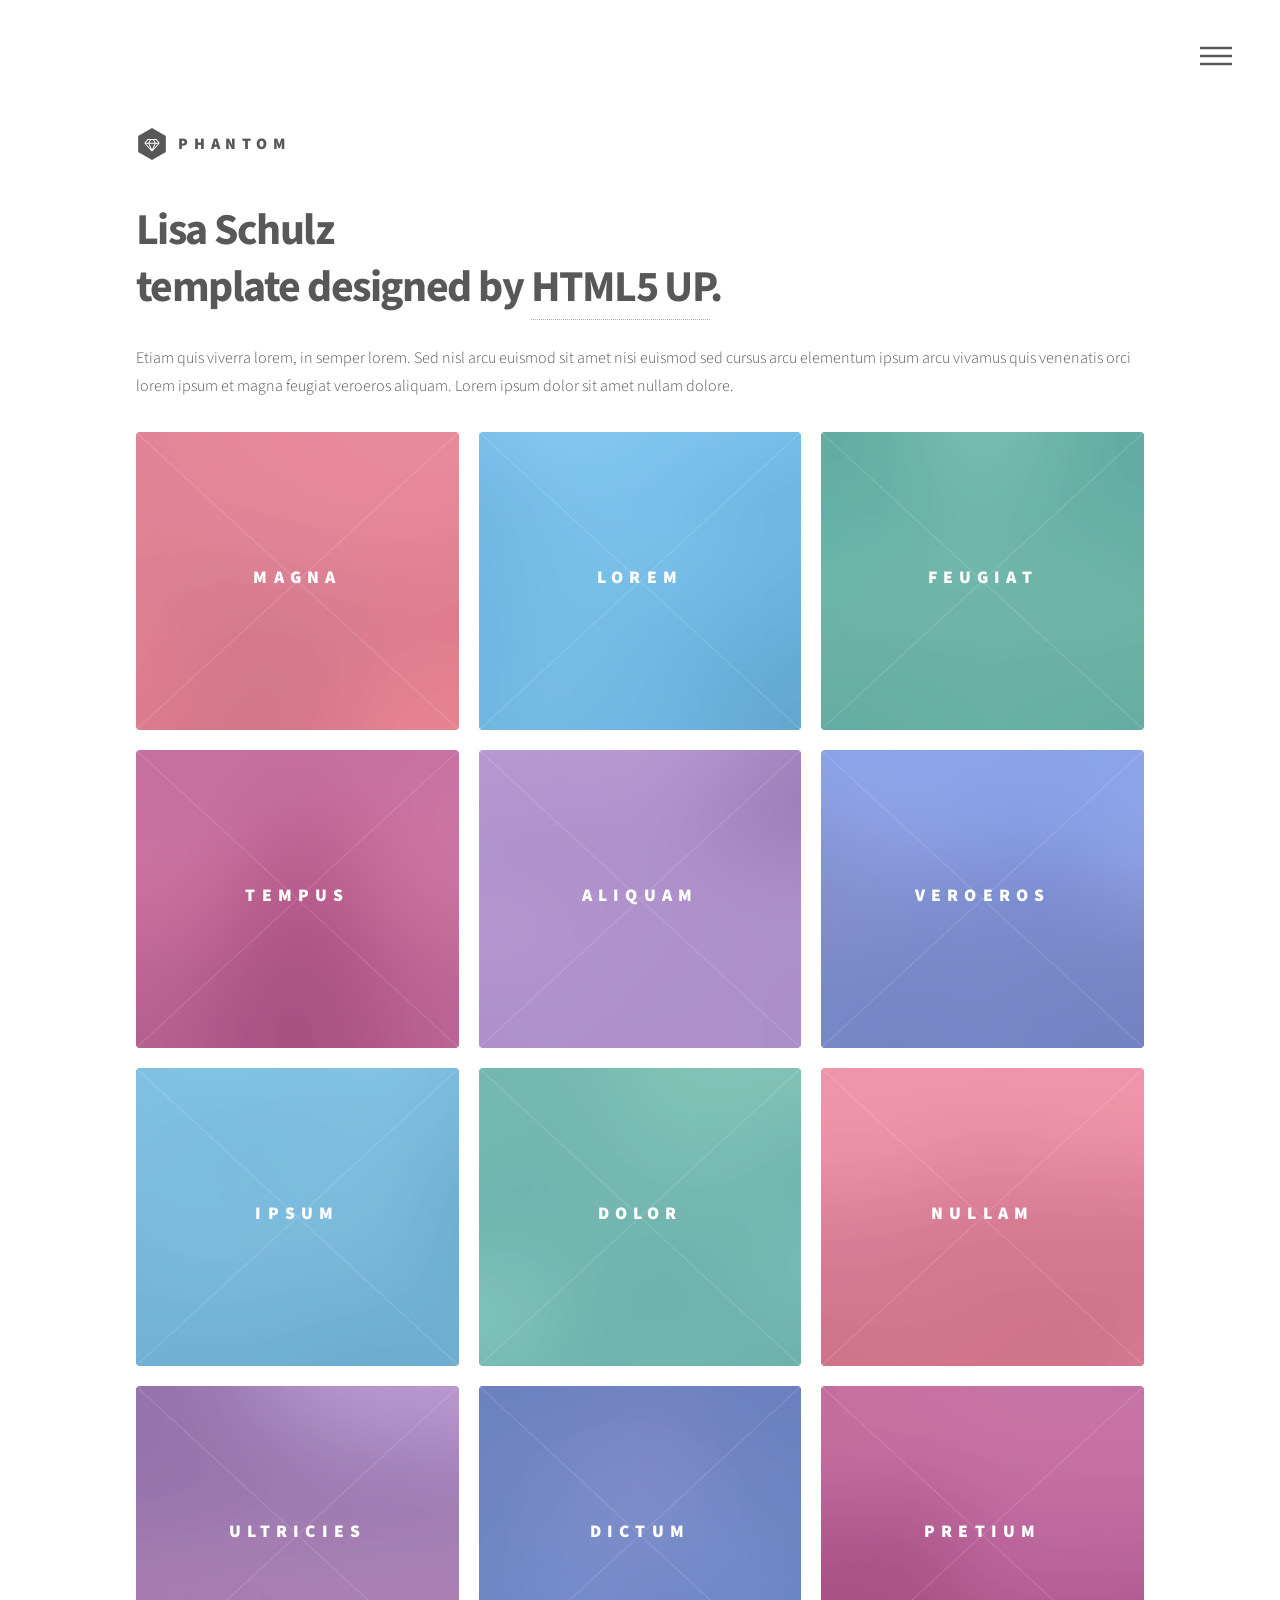
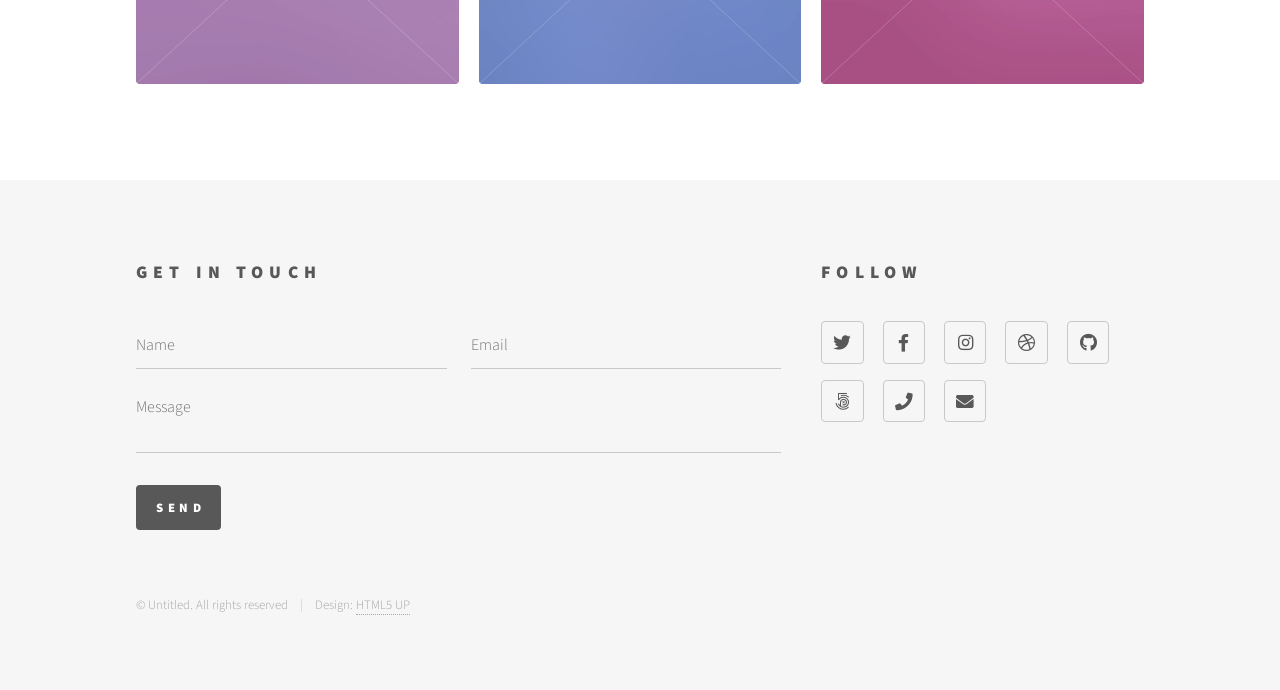
==== commit df39b334: "Update index.html" ====
--- a/index.html
+++ b/index.html
@@ -51,7 +51,7 @@
 					<div id="main">
 						<div class="inner">
 							<header>
-								<h1>This is Phantom, a free, fully responsive site<br />
+								<h1>Lisa Schulz<br />
 								template designed by <a href="http://html5up.net">HTML5 UP</a>.</h1>
 								<p>Etiam quis viverra lorem, in semper lorem. Sed nisl arcu euismod sit amet nisi euismod sed cursus arcu elementum ipsum arcu vivamus quis venenatis orci lorem ipsum et magna feugiat veroeros aliquam. Lorem ipsum dolor sit amet nullam dolore.</p>
 							</header>
@@ -243,4 +243,5 @@
 			<script src="assets/js/main.js"></script>
 
 	</body>
-</html>+
+</html>
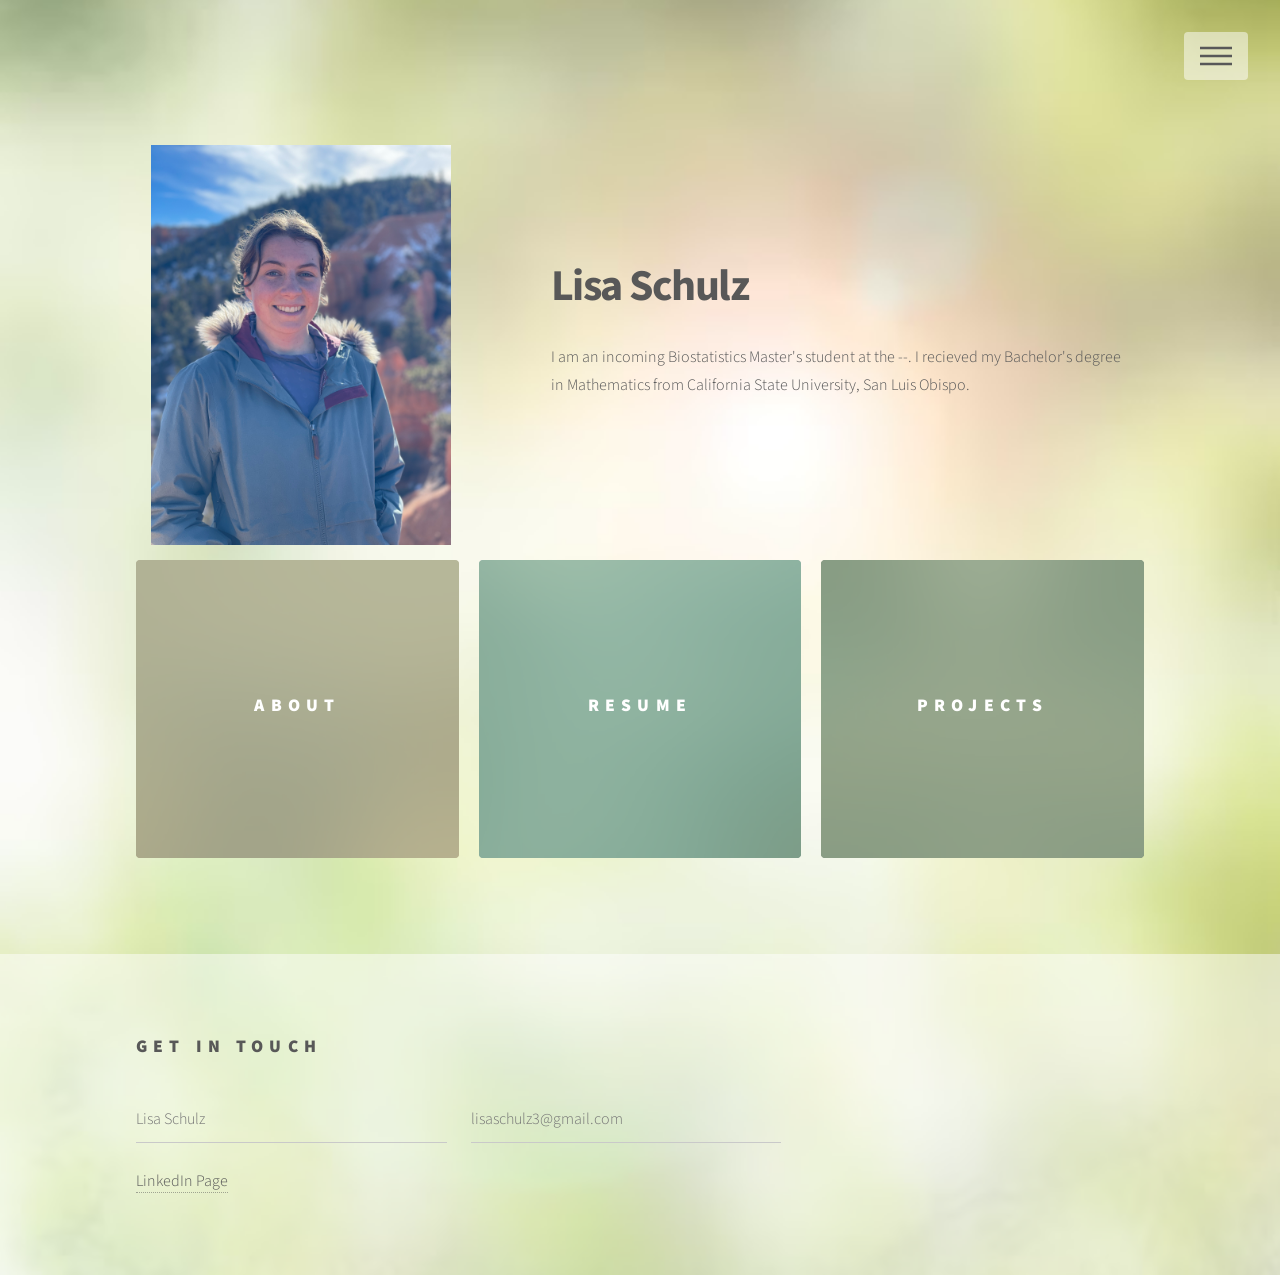
==== commit 5a05cf13: "update website" ====
--- a/index.html
+++ b/index.html
@@ -6,11 +6,57 @@
 -->
 <html>
 	<head>
-		<title>Phantom by HTML5 UP</title>
+		<title>Lisa Schulz</title>
 		<meta charset="utf-8" />
 		<meta name="viewport" content="width=device-width, initial-scale=1, user-scalable=no" />
 		<link rel="stylesheet" href="assets/css/main.css" />
 		<noscript><link rel="stylesheet" href="assets/css/noscript.css" /></noscript>
+		<style>
+			#menu {
+				background: rgba(37,65,23,.7);
+			}
+			#wrapper {
+  			background: transparent;
+}
+			#main {
+			background: transparent;
+			}
+			#footer {
+			background: rgba(255, 255, 255, .5);
+			}
+			body {
+			background-image: url("images/background2.png");
+			background-size: cover;      /* makes the image fill the screen */
+			background-repeat: no-repeat; 
+			background-position: center; 
+			margin: 0;
+    }
+			header {
+			display: flex;
+			align-items: center;
+			gap: 100px;
+			padding: 15px;
+		}	
+
+			header img {
+				width: 300px;
+				height: 400px;
+				object-fit: cover;
+			}
+			.text {
+				display: flex;
+				flex-direction: column;
+				}
+
+				.header-text h1 {
+				margin: 0;
+				font-size: 26px;
+				}
+
+				.header-text p {
+				margin: 5px 0 0 0;
+				}
+		</style>
 	</head>
 	<body class="is-preload">
 		<!-- Wrapper -->
@@ -19,11 +65,6 @@
 				<!-- Header -->
 					<header id="header">
 						<div class="inner">
-
-							<!-- Logo -->
-								<a href="index.html" class="logo">
-									<span class="symbol"><img src="images/logo.svg" alt="" /></span><span class="title">Phantom</span>
-								</a>
 
 							<!-- Nav -->
 								<nav>
@@ -40,10 +81,9 @@
 						<h2>Menu</h2>
 						<ul>
 							<li><a href="index.html">Home</a></li>
-							<li><a href="generic.html">Ipsum veroeros</a></li>
-							<li><a href="generic.html">Tempus etiam</a></li>
-							<li><a href="generic.html">Consequat dolor</a></li>
-							<li><a href="elements.html">Elements</a></li>
+							<li><a href="about.html">About</a></li>
+							<li><a href="resumeplaceholder2.pdf">Resume</a></li>
+							<li><a href="projects.html">Projects</a></li>
 						</ul>
 					</nav>
 
@@ -51,19 +91,25 @@
 					<div id="main">
 						<div class="inner">
 							<header>
+								<img  src="images/headshot.JPG" alt="" />
+
+								<div class="text">
 								<h1>Lisa Schulz<br />
-								template designed by <a href="http://html5up.net">HTML5 UP</a>.</h1>
-								<p>Etiam quis viverra lorem, in semper lorem. Sed nisl arcu euismod sit amet nisi euismod sed cursus arcu elementum ipsum arcu vivamus quis venenatis orci lorem ipsum et magna feugiat veroeros aliquam. Lorem ipsum dolor sit amet nullam dolore.</p>
+								</h1>
+								<p>I am an incoming Biostatistics Master's student at the --. I recieved my Bachelor's degree in
+								Mathematics from California State University, San Luis Obispo.
+								</p>
+								</div>
 							</header>
 							<section class="tiles">
 								<article class="style1">
 									<span class="image">
 										<img src="images/pic01.jpg" alt="" />
 									</span>
-									<a href="generic.html">
-										<h2>Magna</h2>
+									<a href="about.html">
+										<h2>About</h2>
 										<div class="content">
-											<p>Sed nisl arcu euismod sit amet nisi lorem etiam dolor veroeros et feugiat.</p>
+											
 										</div>
 									</a>
 								</article>
@@ -71,10 +117,10 @@
 									<span class="image">
 										<img src="images/pic02.jpg" alt="" />
 									</span>
-									<a href="generic.html">
-										<h2>Lorem</h2>
+									<a href="placeholder_resume.pdf">
+										<h2>Resume</h2>
 										<div class="content">
-											<p>Sed nisl arcu euismod sit amet nisi lorem etiam dolor veroeros et feugiat.</p>
+											<p></p>
 										</div>
 									</a>
 								</article>
@@ -82,112 +128,15 @@
 									<span class="image">
 										<img src="images/pic03.jpg" alt="" />
 									</span>
-									<a href="generic.html">
-										<h2>Feugiat</h2>
+									<a href="projects.html">
+										<h2>Projects</h2>
 										<div class="content">
-											<p>Sed nisl arcu euismod sit amet nisi lorem etiam dolor veroeros et feugiat.</p>
+											<p></p>
 										</div>
 									</a>
 								</article>
-								<article class="style4">
-									<span class="image">
-										<img src="images/pic04.jpg" alt="" />
-									</span>
-									<a href="generic.html">
-										<h2>Tempus</h2>
-										<div class="content">
-											<p>Sed nisl arcu euismod sit amet nisi lorem etiam dolor veroeros et feugiat.</p>
-										</div>
-									</a>
-								</article>
-								<article class="style5">
-									<span class="image">
-										<img src="images/pic05.jpg" alt="" />
-									</span>
-									<a href="generic.html">
-										<h2>Aliquam</h2>
-										<div class="content">
-											<p>Sed nisl arcu euismod sit amet nisi lorem etiam dolor veroeros et feugiat.</p>
-										</div>
-									</a>
-								</article>
-								<article class="style6">
-									<span class="image">
-										<img src="images/pic06.jpg" alt="" />
-									</span>
-									<a href="generic.html">
-										<h2>Veroeros</h2>
-										<div class="content">
-											<p>Sed nisl arcu euismod sit amet nisi lorem etiam dolor veroeros et feugiat.</p>
-										</div>
-									</a>
-								</article>
-								<article class="style2">
-									<span class="image">
-										<img src="images/pic07.jpg" alt="" />
-									</span>
-									<a href="generic.html">
-										<h2>Ipsum</h2>
-										<div class="content">
-											<p>Sed nisl arcu euismod sit amet nisi lorem etiam dolor veroeros et feugiat.</p>
-										</div>
-									</a>
-								</article>
-								<article class="style3">
-									<span class="image">
-										<img src="images/pic08.jpg" alt="" />
-									</span>
-									<a href="generic.html">
-										<h2>Dolor</h2>
-										<div class="content">
-											<p>Sed nisl arcu euismod sit amet nisi lorem etiam dolor veroeros et feugiat.</p>
-										</div>
-									</a>
-								</article>
-								<article class="style1">
-									<span class="image">
-										<img src="images/pic09.jpg" alt="" />
-									</span>
-									<a href="generic.html">
-										<h2>Nullam</h2>
-										<div class="content">
-											<p>Sed nisl arcu euismod sit amet nisi lorem etiam dolor veroeros et feugiat.</p>
-										</div>
-									</a>
-								</article>
-								<article class="style5">
-									<span class="image">
-										<img src="images/pic10.jpg" alt="" />
-									</span>
-									<a href="generic.html">
-										<h2>Ultricies</h2>
-										<div class="content">
-											<p>Sed nisl arcu euismod sit amet nisi lorem etiam dolor veroeros et feugiat.</p>
-										</div>
-									</a>
-								</article>
-								<article class="style6">
-									<span class="image">
-										<img src="images/pic11.jpg" alt="" />
-									</span>
-									<a href="generic.html">
-										<h2>Dictum</h2>
-										<div class="content">
-											<p>Sed nisl arcu euismod sit amet nisi lorem etiam dolor veroeros et feugiat.</p>
-										</div>
-									</a>
-								</article>
-								<article class="style4">
-									<span class="image">
-										<img src="images/pic12.jpg" alt="" />
-									</span>
-									<a href="generic.html">
-										<h2>Pretium</h2>
-										<div class="content">
-											<p>Sed nisl arcu euismod sit amet nisi lorem etiam dolor veroeros et feugiat.</p>
-										</div>
-									</a>
-								</article>
+							
+								
 							</section>
 						</div>
 					</div>
@@ -200,36 +149,19 @@
 								<form method="post" action="#">
 									<div class="fields">
 										<div class="field half">
-											<input type="text" name="name" id="name" placeholder="Name" />
+											<input type="text" name="name" id="name" placeholder="Lisa Schulz" />
 										</div>
 										<div class="field half">
-											<input type="email" name="email" id="email" placeholder="Email" />
+											<input type="email" name="email" id="email" placeholder="lisaschulz3@gmail.com" />
 										</div>
 										<div class="field">
-											<textarea name="message" id="message" placeholder="Message"></textarea>
+											<a href="https://www.linkedin.com/in/lisa-schulz-4072202b8">LinkedIn Page</a>
 										</div>
 									</div>
-									<ul class="actions">
-										<li><input type="submit" value="Send" class="primary" /></li>
-									</ul>
 								</form>
 							</section>
-							<section>
-								<h2>Follow</h2>
-								<ul class="icons">
-									<li><a href="#" class="icon brands style2 fa-twitter"><span class="label">Twitter</span></a></li>
-									<li><a href="#" class="icon brands style2 fa-facebook-f"><span class="label">Facebook</span></a></li>
-									<li><a href="#" class="icon brands style2 fa-instagram"><span class="label">Instagram</span></a></li>
-									<li><a href="#" class="icon brands style2 fa-dribbble"><span class="label">Dribbble</span></a></li>
-									<li><a href="#" class="icon brands style2 fa-github"><span class="label">GitHub</span></a></li>
-									<li><a href="#" class="icon brands style2 fa-500px"><span class="label">500px</span></a></li>
-									<li><a href="#" class="icon solid style2 fa-phone"><span class="label">Phone</span></a></li>
-									<li><a href="#" class="icon solid style2 fa-envelope"><span class="label">Email</span></a></li>
-								</ul>
-							</section>
-							<ul class="copyright">
-								<li>&copy; Untitled. All rights reserved</li><li>Design: <a href="http://html5up.net">HTML5 UP</a></li>
-							</ul>
+							
+							
 						</div>
 					</footer>
 
--- a/assets/css/main.css
+++ b/assets/css/main.css
@@ -1,10 +1,10 @@
 @import url(fontawesome-all.min.css);
 @import url("https://fonts.googleapis.com/css?family=Source+Sans+Pro:300,700,900");
 
-/*
-	Phantom by HTML5 UP
-	html5up.net | @ajlkn
-	Free for personal and commercial use under the CCA 3.0 license (html5up.net/license)
+/*
+	Phantom by HTML5 UP
+	html5up.net | @ajlkn
+	Free for personal and commercial use under the CCA 3.0 license (html5up.net/license)
 */
 
 html, body, div, span, applet, object,
@@ -2634,7 +2634,7 @@
 					left: 0;
 					width: 100%;
 					height: 100%;
-					background-image: url("data:image/svg+xml;charset=utf8,%3Csvg xmlns='http://www.w3.org/2000/svg' width='100' height='100' viewBox='0 0 100 100' preserveAspectRatio='none'%3E%3Cstyle%3Eline %7B stroke-width: 0.25px%3B stroke: %23ffffff%3B %7D%3C/style%3E%3Cline x1='0' y1='0' x2='100' y2='100' /%3E%3Cline x1='100' y1='0' x2='0' y2='100' /%3E%3C/svg%3E");
+					background-image: none;
 					background-position: center;
 					background-repeat: no-repeat;
 					background-size: 100% 100%;
@@ -2706,15 +2706,15 @@
 					}
 
 			.tiles article.style1 > .image:before {
-				background-color: #f2849e;
+				background-color: #b5bc9c;
 			}
 
 			.tiles article.style2 > .image:before {
-				background-color: #7ecaf6;
+				background-color: #9cbc9d;
 			}
 
 			.tiles article.style3 > .image:before {
-				background-color: #7bd0c1;
+				background-color: #a8bc9c;
 			}
 
 			.tiles article.style4 > .image:before {
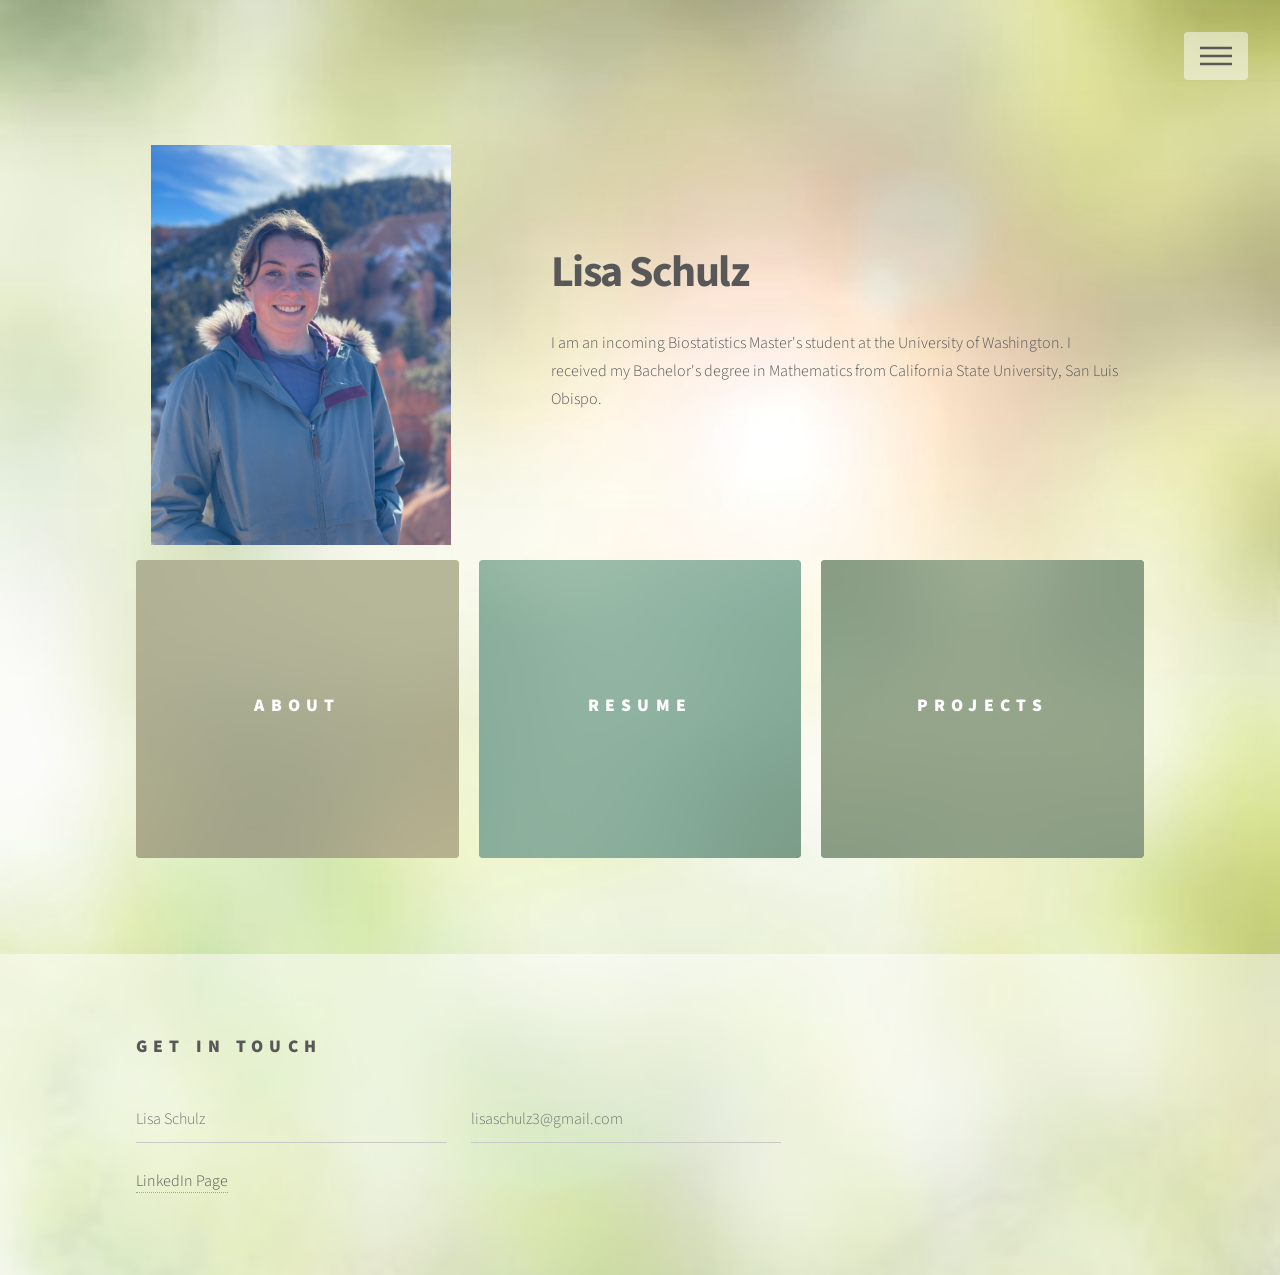
==== commit cc7b3e45: "fixing links" ====
--- a/index.html
+++ b/index.html
@@ -40,9 +40,26 @@
 
 			header img {
 				width: 300px;
-				height: 400px;
+				height: auto;
 				object-fit: cover;
 			}
+			/* MOBILE layout */
+@media (max-width: 700px) {
+  header {
+    flex-direction: column;   /* stack elements */
+    text-align: center;
+  }
+
+  header img {
+    order: 1;                 /* image first */
+    width: 70%;
+    max-width: 300px;
+  }
+
+  header .text {
+    order: 2;                 /* title + description below image */
+  }
+}
 			.text {
 				display: flex;
 				flex-direction: column;
@@ -82,7 +99,7 @@
 						<ul>
 							<li><a href="index.html">Home</a></li>
 							<li><a href="about.html">About</a></li>
-							<li><a href="resumeplaceholder2.pdf">Resume</a></li>
+							<li><a href="Resume_schulz_3_3.pdf">Resume</a></li>
 							<li><a href="projects.html">Projects</a></li>
 						</ul>
 					</nav>
@@ -96,7 +113,7 @@
 								<div class="text">
 								<h1>Lisa Schulz<br />
 								</h1>
-								<p>I am an incoming Biostatistics Master's student at the --. I recieved my Bachelor's degree in
+								<p>I am an incoming Biostatistics Master's student at the University of Washington. I received my Bachelor's degree in
 								Mathematics from California State University, San Luis Obispo.
 								</p>
 								</div>
@@ -117,7 +134,7 @@
 									<span class="image">
 										<img src="images/pic02.jpg" alt="" />
 									</span>
-									<a href="placeholder_resume.pdf">
+									<a href="Resume_schulz_3_3.pdf">
 										<h2>Resume</h2>
 										<div class="content">
 											<p></p>
